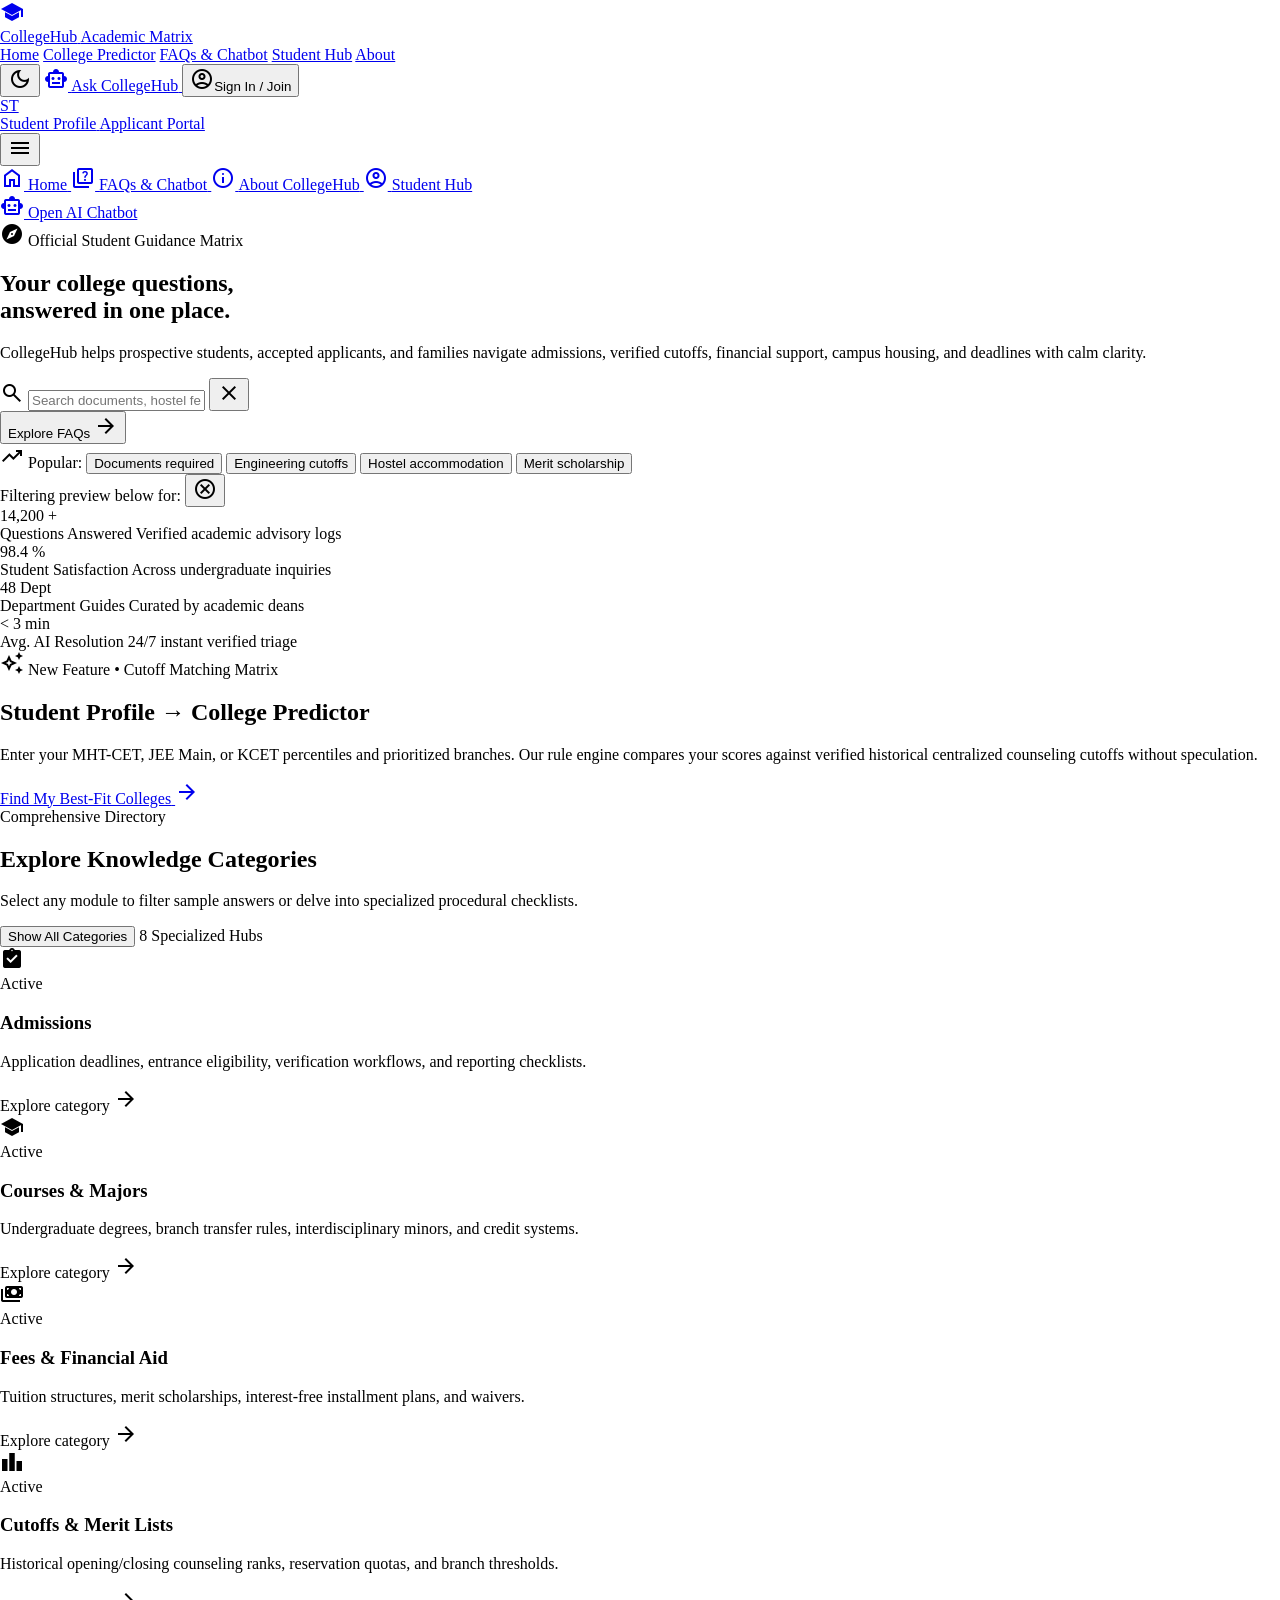
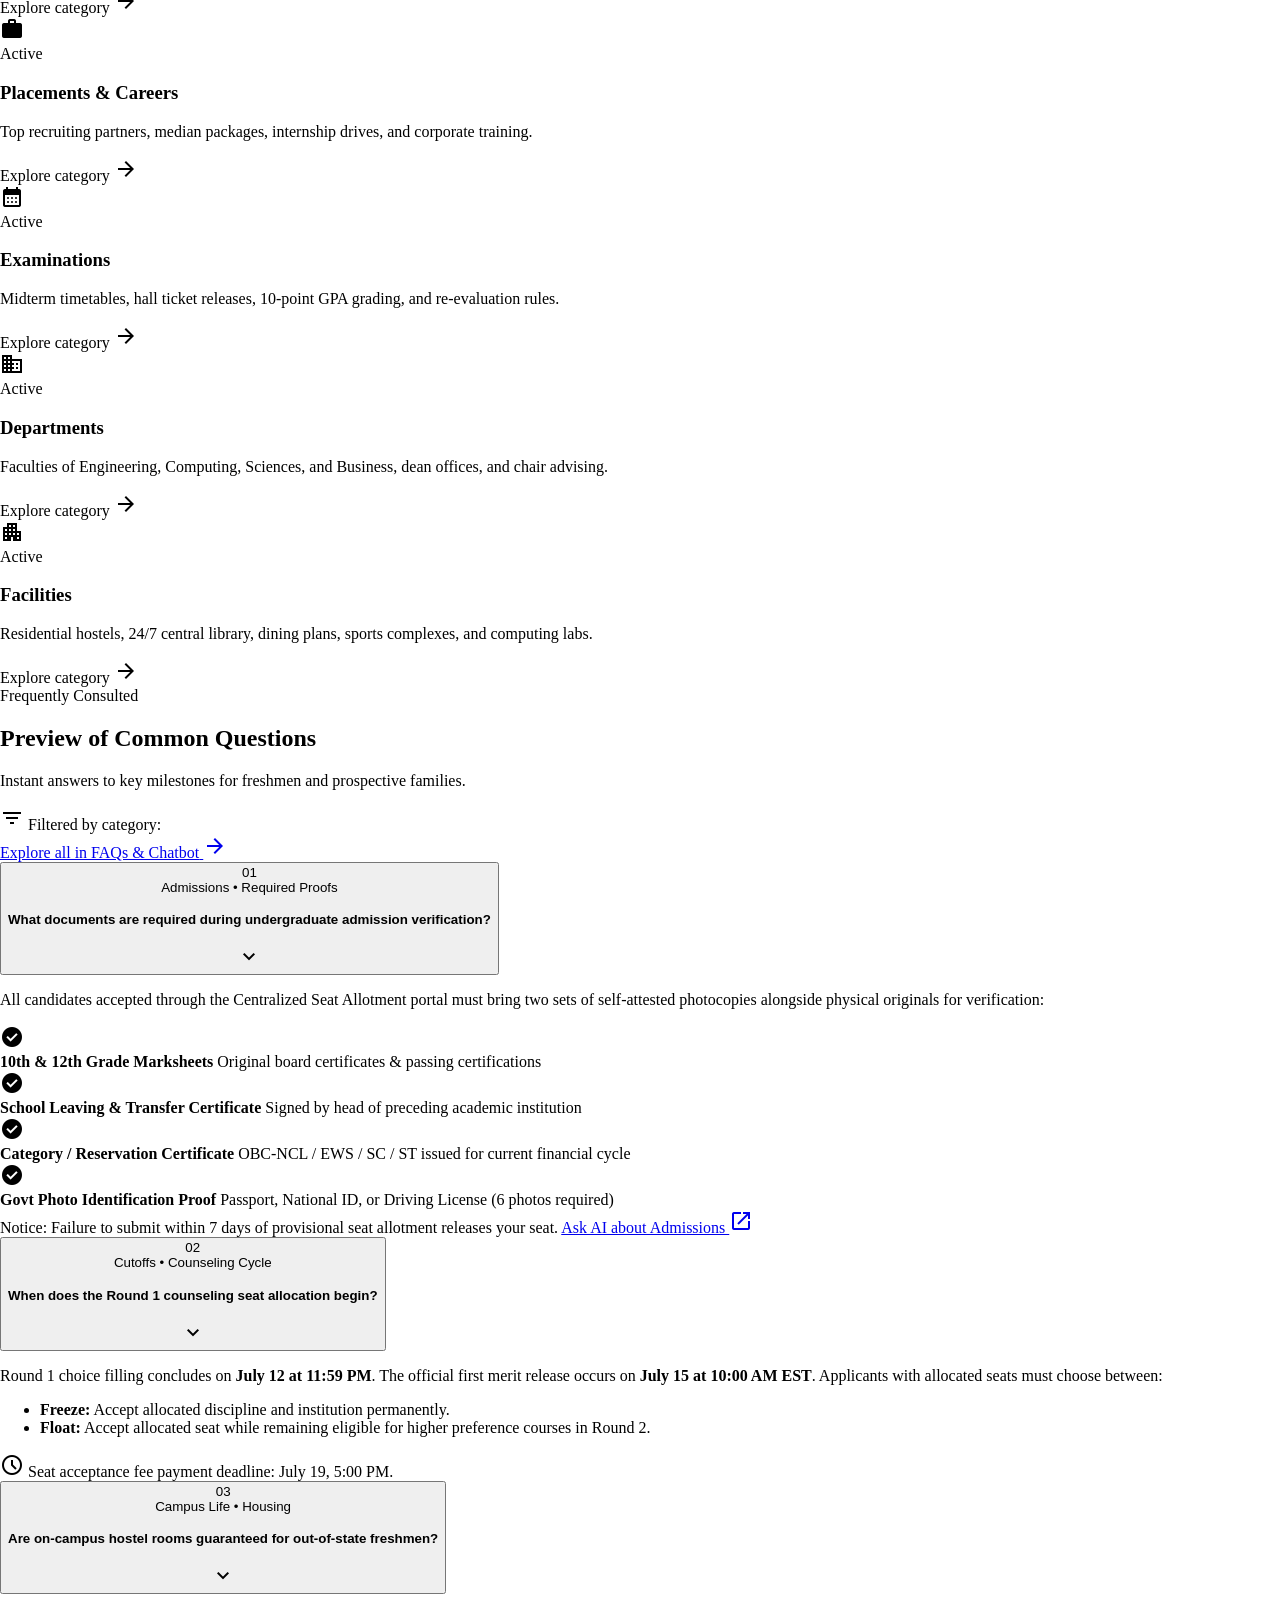
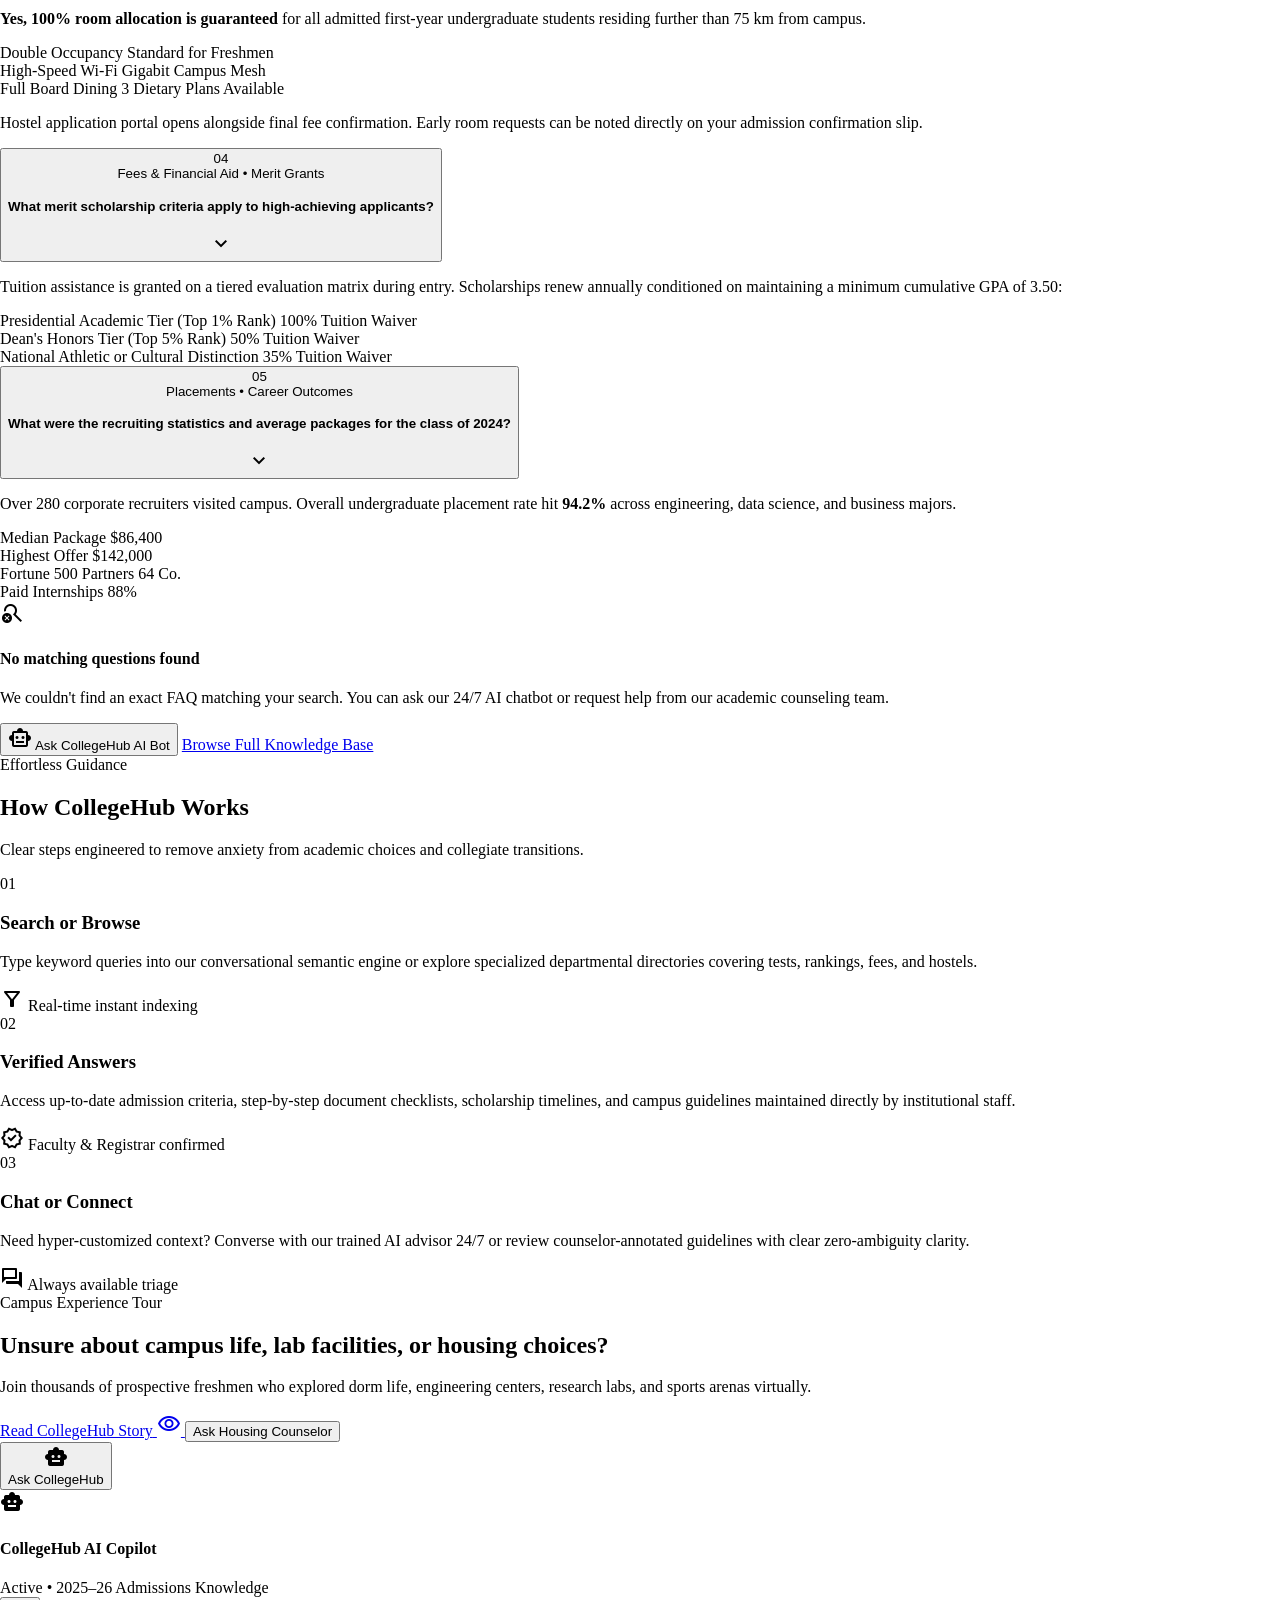
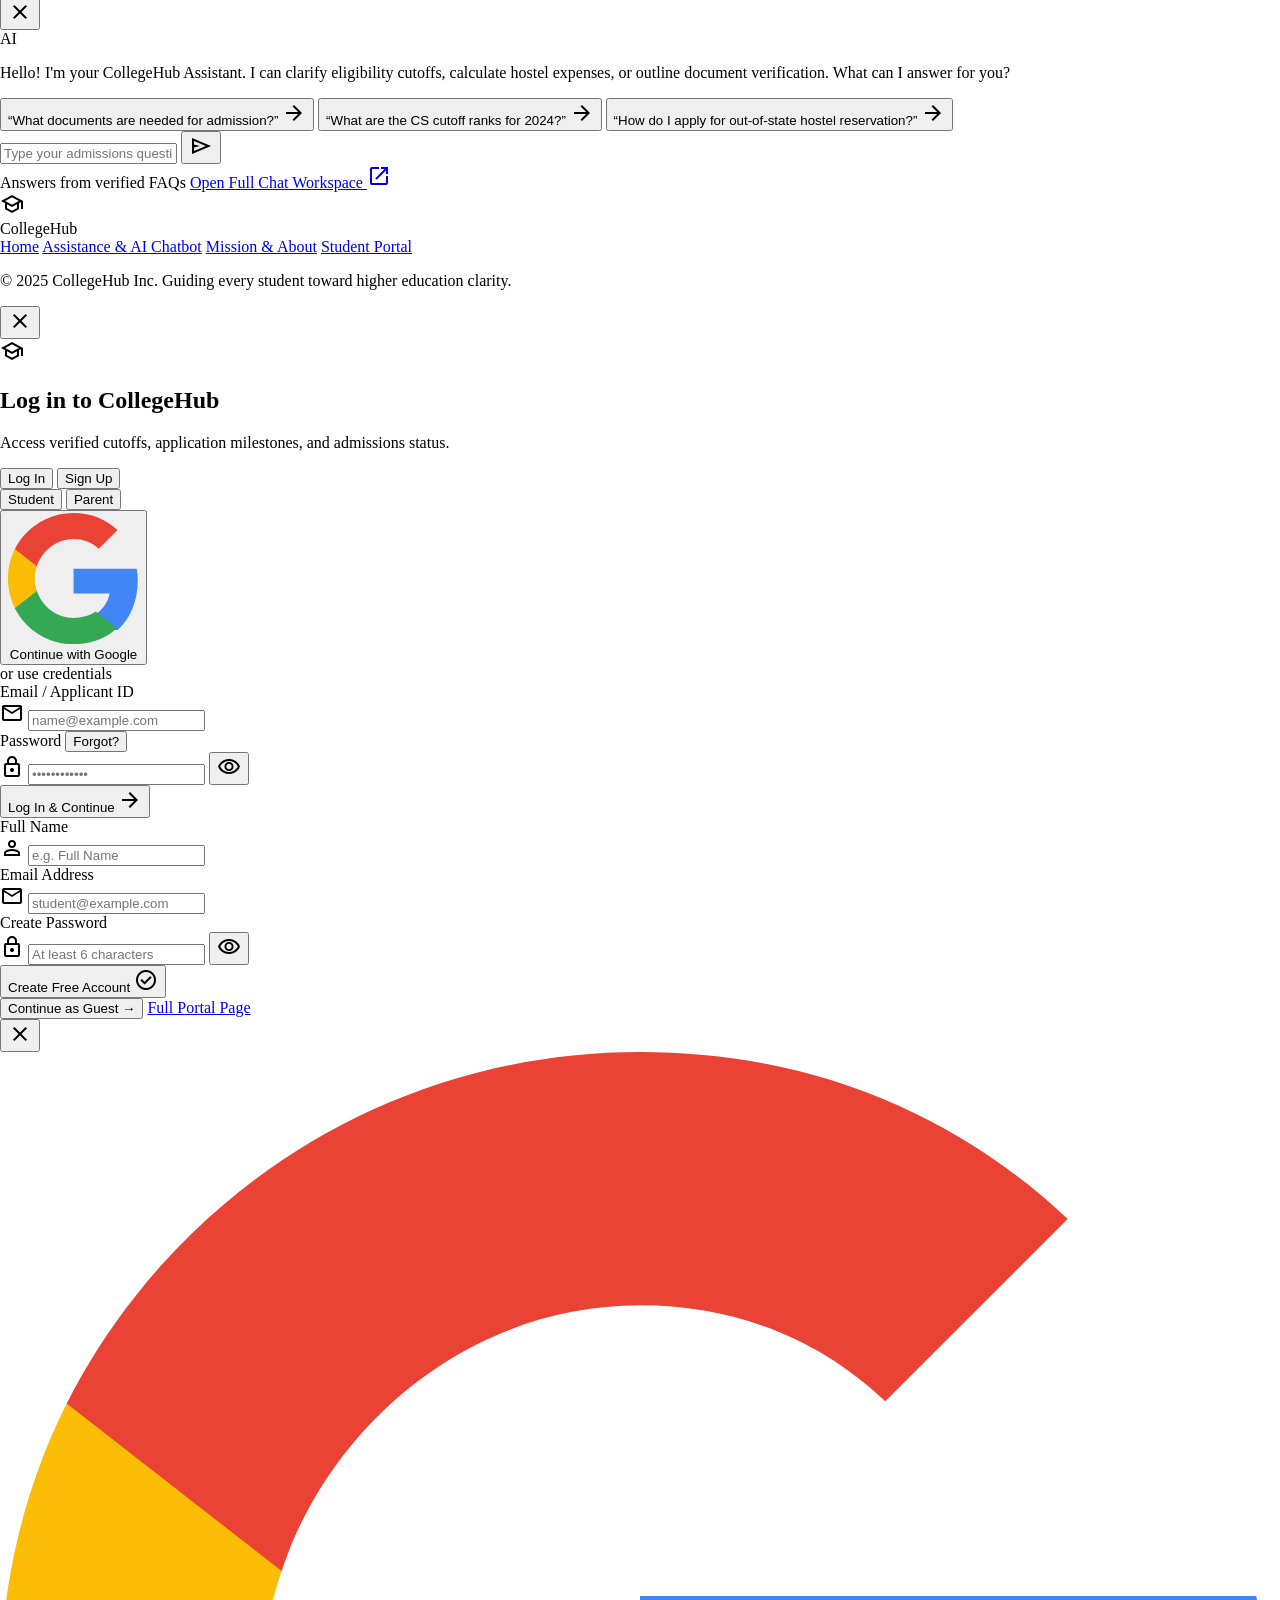
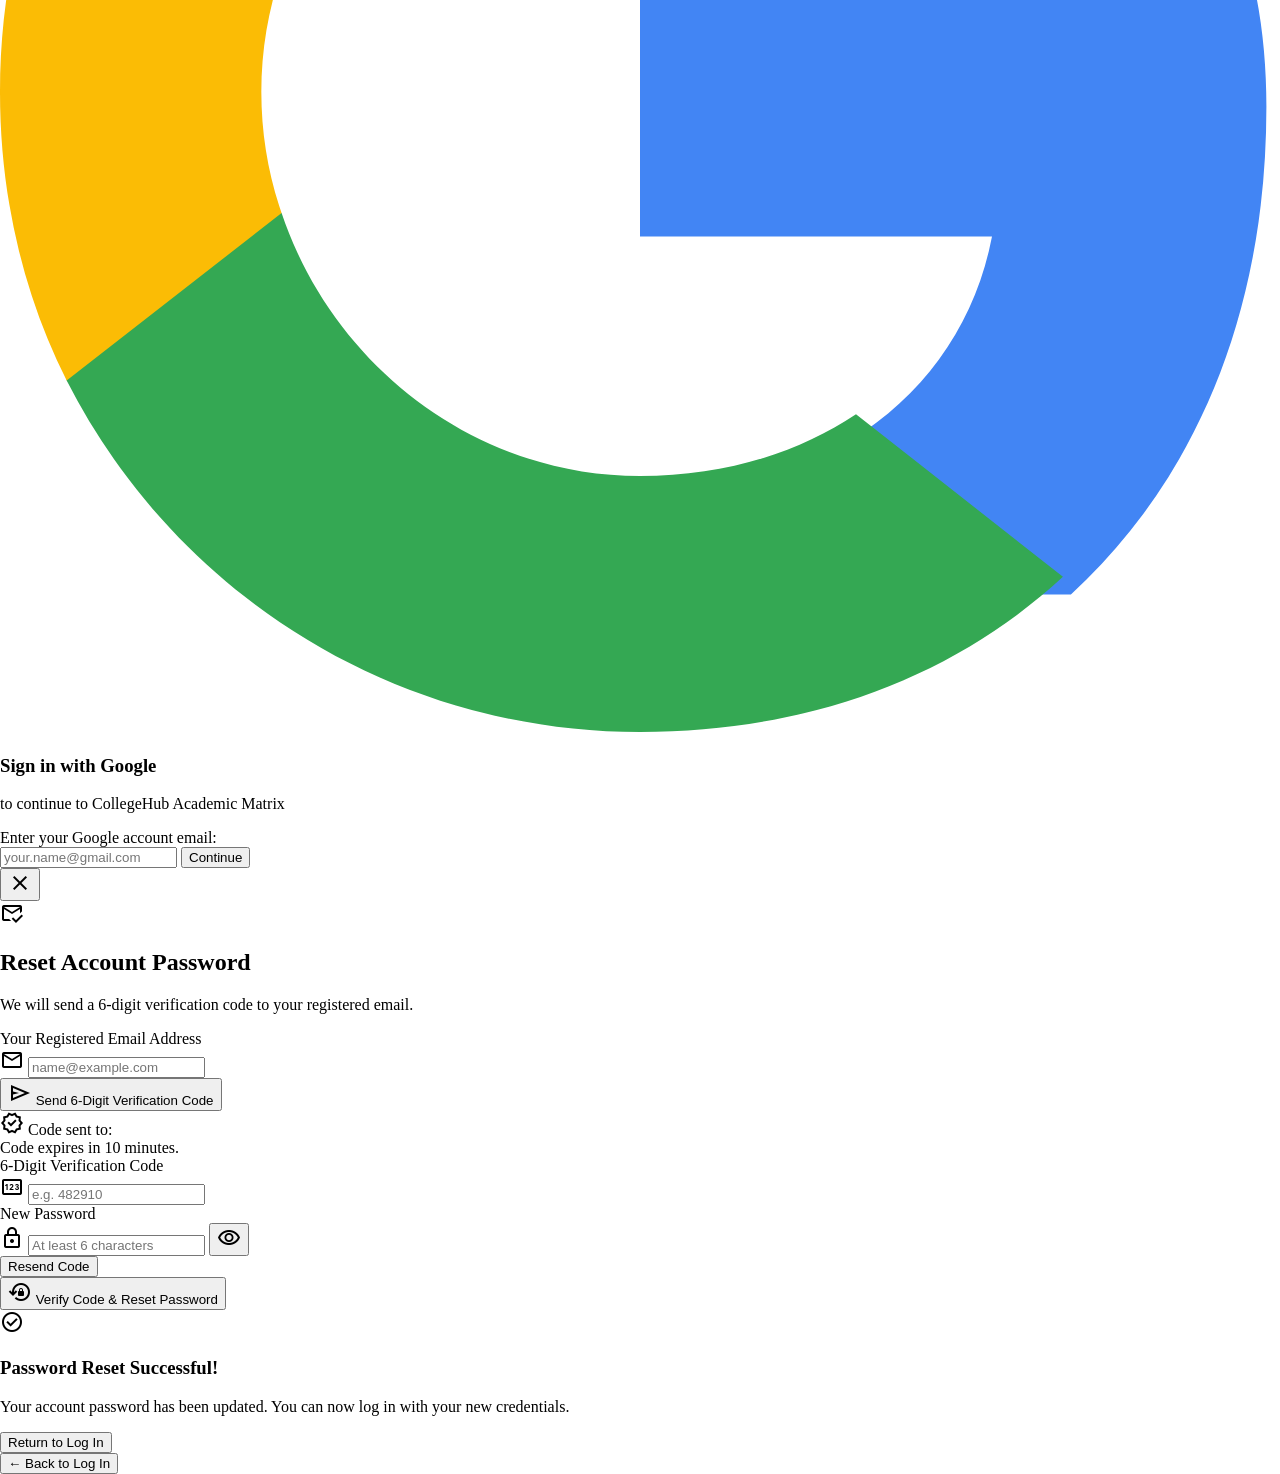
==== index.html @ 15e3318a "feat: complete CampusHub platform with College Predictor, Google SSO, and password reset" ====
<!DOCTYPE html>
<html lang="en">
<head>
  <meta charset="utf-8">
  <meta content="width=device-width, initial-scale=1.0" name="viewport">
  <title>CollegeHub - Academic Guidance & Student Assistance</title>
  <link rel="preconnect" href="https://fonts.googleapis.com">
  <link rel="preconnect" href="https://fonts.gstatic.com" crossorigin="">
  <link href="https://fonts.googleapis.com/css2?family=Plus+Jakarta+Sans:wght@400;500;600;700;800&display=swap" rel="stylesheet">
  <link href="https://fonts.googleapis.com/css2?family=Material+Symbols+Outlined:opsz,wght,FILL,GRAD@20..48,100..700,0..1,-50..200" rel="stylesheet">
  <style>
    @layer base { 
      html, body { margin: 0; padding: 0; } 
      body { overscroll-behavior: none; } 
    } 
    ::-webkit-scrollbar { width: 6px; height: 6px; }
    ::-webkit-scrollbar-track { background: transparent; }
    ::-webkit-scrollbar-thumb { background: #c5c6ce; border-radius: 9999px; }
    .dark ::-webkit-scrollbar-thumb { background: #44474d; }
  </style>
  <script src="https://cdn.tailwindcss.com"></script>
  <script>
    tailwind.config = {
      darkMode: "class",
      theme: {
        extend: {
          colors: {
            "primary-fixed": "#d7e3ff",
            "surface-container-low": "#f3f4f3",
            "on-secondary": "#ffffff",
            "error": "#ba1a1a",
            "secondary-container": "#a8ece5",
            "surface-container-high": "#e8e8e7",
            "on-error": "#ffffff",
            "tertiary": "#020500",
            "on-background": "#1a1c1c",
            "inverse-primary": "#b8c7e6",
            "on-tertiary-fixed": "#102000",
            "error-container": "#ffdad6",
            "on-primary-container": "#7886a3",
            "surface-dim": "#dadad9",
            "surface-bright": "#f9f9f8",
            "outline": "#75777e",
            "on-secondary-fixed-variant": "#00504b",
            "on-tertiary-fixed-variant": "#304f00",
            "secondary-fixed": "#abefe8",
            "surface-container": "#eeeeed",
            "tertiary-container": "#122200",
            "primary": "#000412",
            "tertiary-fixed-dim": "#91db2a",
            "on-tertiary": "#ffffff",
            "surface-container-lowest": "#ffffff",
            "surface-tint": "#515f7a",
            "tertiary-fixed": "#acf847",
            "surface-container-highest": "#e2e2e2",
            "inverse-on-surface": "#f1f1f0",
            "secondary-fixed-dim": "#8fd3cc",
            "on-surface-variant": "#44474d",
            "primary-container": "#0f1e36",
            "outline-variant": "#c5c6ce",
            "secondary": "#216963",
            "inverse-surface": "#2f3130",
            "surface-variant": "#e2e2e2",
            "on-surface": "#1a1c1c",
            "on-error-container": "#93000a",
            "on-secondary-fixed": "#00201e",
            "surface": "#f9f9f8",
            "primary-fixed-dim": "#b8c7e6",
            "on-tertiary-container": "#5d9400",
            "on-primary-fixed": "#0c1b33",
            "background": "#f9f9f8",
            "on-primary": "#ffffff",
            "on-primary-fixed-variant": "#394761",
            "on-secondary-container": "#266d68"
          },
          fontFamily: {
            sans: ["Plus Jakarta Sans", "system-ui", "sans-serif"]
          }
        }
      }
    };
  </script>
  <link rel="stylesheet" href="assets/css/theme.css">
  <script>
    (function() {
      const saved = localStorage.getItem('collegehub-theme');
      const prefersDark = window.matchMedia && window.matchMedia('(prefers-color-scheme: dark)').matches;
      if (saved === 'dark' || (!saved && prefersDark)) {
        document.documentElement.classList.add('dark');
      } else {
        document.documentElement.classList.remove('dark');
      }
    })();
  </script>
</head>
<body class="bg-surface font-sans text-on-surface antialiased transition-colors duration-200">
  <!-- Top Navigation Header -->
  <header class="fixed top-0 w-full z-50 bg-surface/90 backdrop-blur-xl shadow-[0_1px_8px_rgba(0,0,0,0.04)] border-b border-surface-container-high/60">
    <div class="h-20 max-w-7xl mx-auto px-6 lg:px-12 flex items-center justify-between gap-4">
      
      <!-- Brand Wordmark & Logo -->
      <div class="flex items-center gap-8">
        <a class="flex items-center gap-3 group focus:outline-none" href="index.html">
          <div class="w-10 h-10 rounded-xl bg-gradient-to-br from-secondary to-[#0d9488] flex items-center justify-center text-white shadow-sm shrink-0 transition-transform group-hover:scale-105">
            <span class="material-symbols-outlined text-2xl" style="font-variation-settings: 'FILL' 1;">school</span>
          </div>
          <div class="flex flex-col">
            <span class="text-xl font-bold text-primary tracking-tight group-hover:text-secondary transition-colors">CollegeHub</span>
            <span class="text-[10px] text-secondary tracking-widest uppercase font-semibold -mt-1 hidden sm:block">Academic Matrix</span>
          </div>
        </a>

        <!-- Desktop Navigation Links -->
        <nav class="hidden md:flex items-center gap-1 p-1 bg-surface-container-low/70 rounded-2xl border border-surface-container-high/60">
          <a href="index.html" class="px-3.5 py-1.5 transition-all bg-secondary-container text-on-secondary-container text-xs sm:text-sm font-bold rounded-xl shadow-xs">Home</a>
          <a href="recommendations.html" class="px-3.5 py-1.5 text-xs sm:text-sm font-semibold text-on-surface-variant hover:text-on-surface hover:bg-surface-container rounded-xl transition-all">College Predictor</a>
          <a href="faqs.html" class="px-3.5 py-1.5 text-xs sm:text-sm font-semibold text-on-surface-variant hover:text-on-surface hover:bg-surface-container rounded-xl transition-all">FAQs &amp; Chatbot</a>
          <a href="profile.html" class="px-3.5 py-1.5 text-xs sm:text-sm font-semibold text-on-surface-variant hover:text-on-surface hover:bg-surface-container rounded-xl transition-all">Student Hub</a>
          <a href="about.html" class="px-3.5 py-1.5 text-xs sm:text-sm font-semibold text-on-surface-variant hover:text-on-surface hover:bg-surface-container rounded-xl transition-all">About</a>
        </nav>
      </div>

      <!-- Header Right Actions -->
      <div class="flex items-center gap-3">
        <!-- Theme Toggle Button -->
        <button id="theme-toggle-btn" aria-label="Toggle Color Theme" onclick="toggleTheme()" class="w-10 h-10 rounded-xl bg-surface-container hover:bg-surface-container-high text-on-surface flex items-center justify-center transition-colors shadow-xs">
          <span id="theme-toggle-icon" class="material-symbols-outlined text-xl">dark_mode</span>
        </button>

        <!-- Ask CollegeHub CTA Button -->
        <a href="faqs.html" class="hidden sm:inline-flex items-center justify-center px-4 py-2 rounded-xl bg-secondary text-on-secondary text-sm font-semibold shadow-sm hover:bg-secondary/90 transition-all gap-1.5">
          <span class="material-symbols-outlined text-[18px]">smart_toy</span>
          <span>Ask CollegeHub</span>
        </a>

        <!-- Sign In / Join Modal Trigger -->
        <button type="button" onclick="CollegeHubAuth.openAuthModal('login')" class="inline-flex items-center justify-center px-3.5 py-2 rounded-xl bg-surface-container hover:bg-surface-container-high text-primary text-xs sm:text-sm font-bold transition-colors gap-1.5 auth-trigger-btn shadow-xs">
          <span class="material-symbols-outlined text-[18px]">account_circle</span>
          <span>Sign In / Join</span>
        </button>

        <!-- Applicant Profile Capsule -->
        <a href="profile.html" class="hidden xl:flex items-center gap-2.5 pl-2 border-l border-surface-container-high focus:outline-none" title="Student Hub">
          <div data-user-initials class="w-9 h-9 rounded-full bg-secondary-container text-on-secondary-container flex items-center justify-center font-bold text-xs ring-2 ring-secondary/20">
            ST
          </div>
          <div class="flex flex-col text-left">
            <span data-user-name class="text-xs font-semibold text-on-surface">Student Portal</span>
            <span class="text-[11px] text-on-surface-variant">Applicant Portal</span>
          </div>
        </a>

        <!-- Mobile Menu Toggle Button -->
        <button id="mobile-menu-btn" onclick="toggleMobileMenu()" class="md:hidden w-10 h-10 rounded-xl bg-surface-container hover:bg-surface-container-high text-on-surface flex items-center justify-center transition-colors" aria-label="Toggle Menu">
          <span id="mobile-menu-icon" class="material-symbols-outlined text-2xl">menu</span>
        </button>
      </div>
    </div>

    <!-- Mobile Dropdown Navigation -->
    <div id="mobile-menu" class="hidden md:hidden px-6 pb-6 pt-2 bg-surface/95 border-b border-surface-container-high backdrop-blur-xl">
      <nav class="flex flex-col gap-2">
        <a href="index.html" class="px-4 py-2.5 bg-secondary-container text-on-secondary-container font-semibold rounded-xl text-sm flex items-center gap-2">
          <span class="material-symbols-outlined text-lg">home</span>
          <span>Home</span>
        </a>
        <a href="faqs.html" class="px-4 py-2.5 text-on-surface-variant hover:bg-surface-container hover:text-on-surface font-semibold rounded-xl text-sm flex items-center gap-2">
          <span class="material-symbols-outlined text-lg">quiz</span>
          <span>FAQs &amp; Chatbot</span>
        </a>
        <a href="about.html" class="px-4 py-2.5 text-on-surface-variant hover:bg-surface-container hover:text-on-surface font-semibold rounded-xl text-sm flex items-center gap-2">
          <span class="material-symbols-outlined text-lg">info</span>
          <span>About CollegeHub</span>
        </a>
        <a href="profile.html" class="px-4 py-2.5 text-on-surface-variant hover:bg-surface-container hover:text-on-surface font-semibold rounded-xl text-sm flex items-center gap-2">
          <span class="material-symbols-outlined text-lg">account_circle</span>
          <span>Student Hub</span>
        </a>
        <div class="pt-3 border-t border-surface-container-high mt-1 flex flex-col gap-2">
          <a href="faqs.html" class="w-full py-2.5 px-4 bg-secondary text-on-secondary rounded-xl text-center font-semibold text-sm flex items-center justify-center gap-2 shadow-sm">
            <span class="material-symbols-outlined text-lg">smart_toy</span>
            <span>Open AI Chatbot</span>
          </a>
        </div>
      </nav>
    </div>
  </header>

  <main class="w-full pt-20 bg-surface">
    <!-- Hero Section -->
    <section class="w-full relative overflow-hidden bg-surface py-14 lg:py-24 px-6 lg:px-12">
      <!-- Ambient Background Glows -->
      <div class="absolute -top-24 -left-20 w-96 h-96 rounded-full bg-secondary-container/30 blur-3xl pointer-events-none"></div>
      <div class="absolute top-1/2 -right-20 w-80 h-80 rounded-full bg-primary-fixed/20 blur-3xl pointer-events-none"></div>

      <div class="max-w-5xl mx-auto flex flex-col items-center text-center relative z-10">
        <!-- Compass / Brand Pill -->
        <div class="inline-flex items-center gap-2 px-4 py-1.5 rounded-full bg-surface-container-high/80 mb-6 shadow-xs border border-outline-variant/30">
          <span class="material-symbols-outlined text-secondary text-base" style="font-variation-settings: 'FILL' 1;">explore</span>
          <span class="text-xs font-semibold text-on-surface-variant uppercase tracking-wider">Official Student Guidance Matrix</span>
        </div>

        <h1 class="text-4xl sm:text-5xl lg:text-6xl font-extrabold text-primary tracking-tight mb-6 leading-tight">
          Your college questions, <br class="hidden sm:inline">answered in one place.
        </h1>
        
        <p class="text-base sm:text-lg text-on-surface-variant max-w-2xl mb-10 leading-relaxed">
          CollegeHub helps prospective students, accepted applicants, and families navigate admissions, verified cutoffs, financial support, campus housing, and deadlines with calm clarity.
        </p>

        <!-- Search Interactive Widget -->
        <div class="w-full max-w-3xl bg-surface-container-lowest rounded-2xl shadow-xl p-3 md:p-4 mb-6 border border-surface-container-high transition-all">
          <form class="flex flex-col sm:flex-row items-stretch gap-2.5" id="heroSearchForm" onsubmit="event.preventDefault(); triggerSearch();">
            <div class="relative flex-1 flex items-center bg-surface-container-low rounded-xl px-4 py-3">
              <span class="material-symbols-outlined text-outline text-xl mr-3">search</span>
              <input autocomplete="off" class="w-full bg-transparent text-sm sm:text-base text-on-surface placeholder:text-outline focus:outline-none" id="mainSearchInput" placeholder="Search documents, hostel fees, CS cutoffs, scholarships..." type="text">
              <button class="hidden text-outline hover:text-on-surface p-1 rounded-full transition-colors" id="clearSearchBtn" onclick="clearSearch()" type="button" aria-label="Clear Search">
                <span class="material-symbols-outlined text-sm">close</span>
              </button>
            </div>
            <button class="px-7 py-3.5 bg-secondary text-on-secondary font-semibold text-sm rounded-xl shadow-md hover:bg-secondary/90 transition-all flex items-center justify-center gap-2" type="submit">
              <span>Explore FAQs</span>
              <span class="material-symbols-outlined text-sm">arrow_forward</span>
            </button>
          </form>

          <!-- Topic Quick Filters / Pills -->
          <div class="flex flex-wrap items-center gap-2 pt-4 px-1 text-left">
            <span class="text-xs text-on-surface-variant font-semibold mr-1 flex items-center gap-1">
              <span class="material-symbols-outlined text-xs text-secondary">trending_up</span> Popular:
            </span>
            <button class="px-3 py-1 rounded-lg bg-surface-container hover:bg-secondary-container/60 text-xs text-on-surface font-medium transition-colors" onclick="applySearchQuery('Documents required')" type="button">
              Documents required
            </button>
            <button class="px-3 py-1 rounded-lg bg-surface-container hover:bg-secondary-container/60 text-xs text-on-surface font-medium transition-colors" onclick="applySearchQuery('Engineering cutoffs')" type="button">
              Engineering cutoffs
            </button>
            <button class="px-3 py-1 rounded-lg bg-surface-container hover:bg-secondary-container/60 text-xs text-on-surface font-medium transition-colors" onclick="applySearchQuery('Hostel accommodation')" type="button">
              Hostel accommodation
            </button>
            <button class="px-3 py-1 rounded-lg bg-surface-container hover:bg-secondary-container/60 text-xs text-on-surface font-medium transition-colors" onclick="applySearchQuery('Merit scholarship')" type="button">
              Merit scholarship
            </button>
          </div>
        </div>

        <!-- Live Search Status Indicator -->
        <div class="hidden items-center gap-2 py-1.5 px-4 rounded-full bg-secondary-container text-on-secondary-container text-xs font-semibold shadow-xs" id="searchFeedback">
          <span>Filtering preview below for: <strong id="activeSearchTerm"></strong></span>
          <button class="hover:opacity-75 flex items-center ml-1" onclick="clearSearch()" title="Reset Filter">
            <span class="material-symbols-outlined text-sm">cancel</span>
          </button>
        </div>
      </div>
    </section>

    <!-- Key Metrics & Institutional Trust Stats -->
    <section class="w-full bg-surface-container-low py-10 px-6 lg:px-12 border-y border-surface-container-high/60">
      <div class="max-w-7xl mx-auto grid grid-cols-2 lg:grid-cols-4 gap-6 text-center">
        <div class="bg-surface-container-lowest p-6 rounded-2xl shadow-xs border border-surface-container-high flex flex-col items-center justify-center">
          <div class="flex items-center gap-1 mb-1">
            <span class="text-3xl lg:text-4xl font-extrabold text-primary">14,200</span>
            <span class="text-secondary font-bold text-2xl">+</span>
          </div>
          <span class="text-sm font-semibold text-on-surface">Questions Answered</span>
          <span class="text-xs text-on-surface-variant mt-1">Verified academic advisory logs</span>
        </div>
        <div class="bg-surface-container-lowest p-6 rounded-2xl shadow-xs border border-surface-container-high flex flex-col items-center justify-center">
          <div class="flex items-center gap-1 mb-1">
            <span class="text-3xl lg:text-4xl font-extrabold text-secondary">98.4</span>
            <span class="text-secondary font-bold text-2xl">%</span>
          </div>
          <span class="text-sm font-semibold text-on-surface">Student Satisfaction</span>
          <span class="text-xs text-on-surface-variant mt-1">Across undergraduate inquiries</span>
        </div>
        <div class="bg-surface-container-lowest p-6 rounded-2xl shadow-xs border border-surface-container-high flex flex-col items-center justify-center">
          <div class="flex items-center gap-1 mb-1">
            <span class="text-3xl lg:text-4xl font-extrabold text-primary">48</span>
            <span class="text-secondary font-bold text-2xl">Dept</span>
          </div>
          <span class="text-sm font-semibold text-on-surface">Department Guides</span>
          <span class="text-xs text-on-surface-variant mt-1">Curated by academic deans</span>
        </div>
        <div class="bg-surface-container-lowest p-6 rounded-2xl shadow-xs border border-surface-container-high flex flex-col items-center justify-center">
          <div class="flex items-center gap-1 mb-1">
            <span class="text-3xl lg:text-4xl font-extrabold text-primary">&lt; 3</span>
            <span class="text-secondary font-bold text-2xl">min</span>
          </div>
          <span class="text-sm font-semibold text-on-surface">Avg. AI Resolution</span>
          <span class="text-xs text-on-surface-variant mt-1">24/7 instant verified triage</span>
        </div>
      </div>
    </section>

    <!-- College Recommendations Feature Section -->
    <section class="w-full py-8 px-6 lg:px-12 bg-surface">
      <div class="max-w-7xl mx-auto">
        <div class="bg-gradient-to-r from-primary to-primary-container p-8 sm:p-10 rounded-3xl text-white shadow-xl relative overflow-hidden flex flex-col lg:flex-row lg:items-center justify-between gap-8 border border-secondary/40">
          <div class="space-y-3 relative z-10 max-w-2xl">
            <div class="inline-flex items-center gap-2 px-3.5 py-1 rounded-full bg-secondary text-white text-xs font-bold shadow-xs">
              <span class="material-symbols-outlined text-sm">auto_awesome</span>
              <span>New Feature &bull; Cutoff Matching Matrix</span>
            </div>
            <h2 class="text-2xl sm:text-3xl font-extrabold tracking-tight">Student Profile &rarr; College Predictor</h2>
            <p class="text-sm sm:text-base text-surface-bright/80 leading-relaxed">
              Enter your MHT-CET, JEE Main, or KCET percentiles and prioritized branches. Our rule engine compares your scores against verified historical centralized counseling cutoffs without speculation.
            </p>
          </div>
          <div class="flex items-center gap-3 shrink-0">
            <a href="recommendations.html" class="px-7 py-4 rounded-2xl bg-secondary-container text-on-secondary-container hover:opacity-95 font-extrabold text-sm sm:text-base shadow-lg flex items-center justify-center gap-2 transition-transform hover:scale-105">
              <span>Find My Best-Fit Colleges</span>
              <span class="material-symbols-outlined text-lg">arrow_forward</span>
            </a>
          </div>
        </div>
      </div>
    </section>

    <!-- 7 Interactive Guidance Categories Section -->
    <section class="w-full py-20 px-6 lg:px-12 bg-surface">
      <div class="max-w-7xl mx-auto">
        <div class="flex flex-col md:flex-row md:items-end justify-between mb-12 gap-4">
          <div>
            <span class="text-xs text-secondary uppercase tracking-widest block mb-2 font-bold">Comprehensive Directory</span>
            <h2 class="text-3xl lg:text-4xl font-bold text-primary tracking-tight">Explore Knowledge Categories</h2>
            <p class="text-sm lg:text-base text-on-surface-variant mt-1">Select any module to filter sample answers or delve into specialized procedural checklists.</p>
          </div>
          <div class="flex items-center gap-3">
            <button class="hidden px-4 py-2 rounded-xl bg-surface-container text-on-surface text-xs font-semibold hover:bg-surface-container-high transition-colors shadow-xs" id="categoryResetBtn" onclick="resetCategoryFilter()">
              Show All Categories
            </button>
            <span class="text-xs text-on-surface-variant bg-surface-container-high px-3 py-1.5 rounded-full font-semibold">8 Specialized Hubs</span>
          </div>
        </div>

        <!-- 8 Category Bento Grid -->
        <div class="grid grid-cols-1 md:grid-cols-2 lg:grid-cols-4 gap-6">
          
          <!-- 1. Admissions -->
          <div class="category-card group bg-surface-container-lowest p-6 rounded-2xl shadow-sm hover:shadow-xl border border-surface-container-high transition-all duration-300 cursor-pointer flex flex-col justify-between" data-category="admissions" onclick="selectCategoryFilter('admissions', this)">
            <div>
              <div class="flex items-center justify-between mb-5">
                <div class="w-12 h-12 rounded-xl bg-secondary-container flex items-center justify-center text-on-secondary-container transition-transform group-hover:scale-105">
                  <span class="material-symbols-outlined text-2xl" style="font-variation-settings: 'FILL' 1;">assignment_turned_in</span>
                </div>
                <span class="text-xs font-semibold px-2.5 py-1 rounded-full bg-surface-container-high text-on-surface-variant">Active</span>
              </div>
              <h3 class="text-xl font-bold text-primary group-hover:text-secondary transition-colors mb-2">Admissions</h3>
              <p class="text-xs sm:text-sm text-on-surface-variant">Application deadlines, entrance eligibility, verification workflows, and reporting checklists.</p>
            </div>
            <div class="pt-5 flex items-center justify-between text-xs font-semibold text-secondary mt-4 border-t border-surface-container-low">
              <span>Explore category</span>
              <span class="material-symbols-outlined text-base transition-transform group-hover:translate-x-1">arrow_forward</span>
            </div>
          </div>

          <!-- 2. Courses & Majors -->
          <div class="category-card group bg-surface-container-lowest p-6 rounded-2xl shadow-sm hover:shadow-xl border border-surface-container-high transition-all duration-300 cursor-pointer flex flex-col justify-between" data-category="courses" onclick="selectCategoryFilter('courses', this)">
            <div>
              <div class="flex items-center justify-between mb-5">
                <div class="w-12 h-12 rounded-xl bg-primary-fixed flex items-center justify-center text-on-primary-fixed transition-transform group-hover:scale-105">
                  <span class="material-symbols-outlined text-2xl" style="font-variation-settings: 'FILL' 1;">school</span>
                </div>
                <span class="text-xs font-semibold px-2.5 py-1 rounded-full bg-surface-container-high text-on-surface-variant">Active</span>
              </div>
              <h3 class="text-xl font-bold text-primary group-hover:text-secondary transition-colors mb-2">Courses &amp; Majors</h3>
              <p class="text-xs sm:text-sm text-on-surface-variant">Undergraduate degrees, branch transfer rules, interdisciplinary minors, and credit systems.</p>
            </div>
            <div class="pt-5 flex items-center justify-between text-xs font-semibold text-secondary mt-4 border-t border-surface-container-low">
              <span>Explore category</span>
              <span class="material-symbols-outlined text-base transition-transform group-hover:translate-x-1">arrow_forward</span>
            </div>
          </div>

          <!-- 3. Fees & Aid -->
          <div class="category-card group bg-surface-container-lowest p-6 rounded-2xl shadow-sm hover:shadow-xl border border-surface-container-high transition-all duration-300 cursor-pointer flex flex-col justify-between" data-category="fees" onclick="selectCategoryFilter('fees', this)">
            <div>
              <div class="flex items-center justify-between mb-5">
                <div class="w-12 h-12 rounded-xl bg-tertiary-fixed-dim/30 flex items-center justify-center text-on-tertiary-fixed-variant transition-transform group-hover:scale-105">
                  <span class="material-symbols-outlined text-2xl" style="font-variation-settings: 'FILL' 1;">payments</span>
                </div>
                <span class="text-xs font-semibold px-2.5 py-1 rounded-full bg-surface-container-high text-on-surface-variant">Active</span>
              </div>
              <h3 class="text-xl font-bold text-primary group-hover:text-secondary transition-colors mb-2">Fees &amp; Financial Aid</h3>
              <p class="text-xs sm:text-sm text-on-surface-variant">Tuition structures, merit scholarships, interest-free installment plans, and waivers.</p>
            </div>
            <div class="pt-5 flex items-center justify-between text-xs font-semibold text-secondary mt-4 border-t border-surface-container-low">
              <span>Explore category</span>
              <span class="material-symbols-outlined text-base transition-transform group-hover:translate-x-1">arrow_forward</span>
            </div>
          </div>

          <!-- 4. Cutoffs & Merit Lists -->
          <div class="category-card group bg-surface-container-lowest p-6 rounded-2xl shadow-sm hover:shadow-xl border border-surface-container-high transition-all duration-300 cursor-pointer flex flex-col justify-between" data-category="cutoffs" onclick="selectCategoryFilter('cutoffs', this)">
            <div>
              <div class="flex items-center justify-between mb-5">
                <div class="w-12 h-12 rounded-xl bg-secondary-container flex items-center justify-center text-on-secondary-container transition-transform group-hover:scale-105">
                  <span class="material-symbols-outlined text-2xl" style="font-variation-settings: 'FILL' 1;">leaderboard</span>
                </div>
                <span class="text-xs font-semibold px-2.5 py-1 rounded-full bg-surface-container-high text-on-surface-variant">Active</span>
              </div>
              <h3 class="text-xl font-bold text-primary group-hover:text-secondary transition-colors mb-2">Cutoffs &amp; Merit Lists</h3>
              <p class="text-xs sm:text-sm text-on-surface-variant">Historical opening/closing counseling ranks, reservation quotas, and branch thresholds.</p>
            </div>
            <div class="pt-5 flex items-center justify-between text-xs font-semibold text-secondary mt-4 border-t border-surface-container-low">
              <span>Explore category</span>
              <span class="material-symbols-outlined text-base transition-transform group-hover:translate-x-1">arrow_forward</span>
            </div>
          </div>

          <!-- 5. Placements & Careers -->
          <div class="category-card group bg-surface-container-lowest p-6 rounded-2xl shadow-sm hover:shadow-xl border border-surface-container-high transition-all duration-300 cursor-pointer flex flex-col justify-between" data-category="placements" onclick="selectCategoryFilter('placements', this)">
            <div>
              <div class="flex items-center justify-between mb-5">
                <div class="w-12 h-12 rounded-xl bg-primary-container flex items-center justify-center text-on-primary transition-transform group-hover:scale-105">
                  <span class="material-symbols-outlined text-2xl" style="font-variation-settings: 'FILL' 1;">work</span>
                </div>
                <span class="text-xs font-semibold px-2.5 py-1 rounded-full bg-surface-container-high text-on-surface-variant">Active</span>
              </div>
              <h3 class="text-xl font-bold text-primary group-hover:text-secondary transition-colors mb-2">Placements &amp; Careers</h3>
              <p class="text-xs sm:text-sm text-on-surface-variant">Top recruiting partners, median packages, internship drives, and corporate training.</p>
            </div>
            <div class="pt-5 flex items-center justify-between text-xs font-semibold text-secondary mt-4 border-t border-surface-container-low">
              <span>Explore category</span>
              <span class="material-symbols-outlined text-base transition-transform group-hover:translate-x-1">arrow_forward</span>
            </div>
          </div>

          <!-- 6. Examinations -->
          <div class="category-card group bg-surface-container-lowest p-6 rounded-2xl shadow-sm hover:shadow-xl border border-surface-container-high transition-all duration-300 cursor-pointer flex flex-col justify-between" data-category="examinations" onclick="selectCategoryFilter('examinations', this)">
            <div>
              <div class="flex items-center justify-between mb-5">
                <div class="w-12 h-12 rounded-xl bg-surface-container-high flex items-center justify-center text-on-surface transition-transform group-hover:scale-105">
                  <span class="material-symbols-outlined text-2xl" style="font-variation-settings: 'FILL' 1;">calendar_month</span>
                </div>
                <span class="text-xs font-semibold px-2.5 py-1 rounded-full bg-surface-container-high text-on-surface-variant">Active</span>
              </div>
              <h3 class="text-xl font-bold text-primary group-hover:text-secondary transition-colors mb-2">Examinations</h3>
              <p class="text-xs sm:text-sm text-on-surface-variant">Midterm timetables, hall ticket releases, 10-point GPA grading, and re-evaluation rules.</p>
            </div>
            <div class="pt-5 flex items-center justify-between text-xs font-semibold text-secondary mt-4 border-t border-surface-container-low">
              <span>Explore category</span>
              <span class="material-symbols-outlined text-base transition-transform group-hover:translate-x-1">arrow_forward</span>
            </div>
          </div>

          <!-- 7. Academic Departments -->
          <div class="category-card group bg-surface-container-lowest p-6 rounded-2xl shadow-sm hover:shadow-xl border border-surface-container-high transition-all duration-300 cursor-pointer flex flex-col justify-between" data-category="departments" onclick="selectCategoryFilter('departments', this)">
            <div>
              <div class="flex items-center justify-between mb-5">
                <div class="w-12 h-12 rounded-xl bg-secondary-container flex items-center justify-center text-on-secondary-container transition-transform group-hover:scale-105">
                  <span class="material-symbols-outlined text-2xl" style="font-variation-settings: 'FILL' 1;">domain</span>
                </div>
                <span class="text-xs font-semibold px-2.5 py-1 rounded-full bg-surface-container-high text-on-surface-variant">Active</span>
              </div>
              <h3 class="text-xl font-bold text-primary group-hover:text-secondary transition-colors mb-2">Departments</h3>
              <p class="text-xs sm:text-sm text-on-surface-variant">Faculties of Engineering, Computing, Sciences, and Business, dean offices, and chair advising.</p>
            </div>
            <div class="pt-5 flex items-center justify-between text-xs font-semibold text-secondary mt-4 border-t border-surface-container-low">
              <span>Explore category</span>
              <span class="material-symbols-outlined text-base transition-transform group-hover:translate-x-1">arrow_forward</span>
            </div>
          </div>

          <!-- 8. Campus & Facilities -->
          <div class="category-card group bg-surface-container-lowest p-6 rounded-2xl shadow-sm hover:shadow-xl border border-surface-container-high transition-all duration-300 cursor-pointer flex flex-col justify-between" data-category="facilities" onclick="selectCategoryFilter('facilities', this)">
            <div>
              <div class="flex items-center justify-between mb-5">
                <div class="w-12 h-12 rounded-xl bg-tertiary-fixed-dim/40 flex items-center justify-center text-on-tertiary-fixed-variant transition-transform group-hover:scale-105">
                  <span class="material-symbols-outlined text-2xl" style="font-variation-settings: 'FILL' 1;">apartment</span>
                </div>
                <span class="text-xs font-semibold px-2.5 py-1 rounded-full bg-surface-container-high text-on-surface-variant">Active</span>
              </div>
              <h3 class="text-xl font-bold text-primary group-hover:text-secondary transition-colors mb-2">Facilities</h3>
              <p class="text-xs sm:text-sm text-on-surface-variant">Residential hostels, 24/7 central library, dining plans, sports complexes, and computing labs.</p>
            </div>
            <div class="pt-5 flex items-center justify-between text-xs font-semibold text-secondary mt-4 border-t border-surface-container-low">
              <span>Explore category</span>
              <span class="material-symbols-outlined text-base transition-transform group-hover:translate-x-1">arrow_forward</span>
            </div>
          </div>
        </div>
      </div>
    </section>

    <!-- Interactive Question Accordions Section -->
    <section class="w-full py-16 px-6 lg:px-12 bg-surface-container-low border-t border-surface-container-high/60" id="faqAccordionSection">
      <div class="max-w-5xl mx-auto">
        <div class="text-center max-w-2xl mx-auto mb-10">
          <span class="text-xs text-secondary uppercase tracking-widest font-bold">Frequently Consulted</span>
          <h2 class="text-3xl lg:text-4xl font-bold text-primary tracking-tight mt-1">Preview of Common Questions</h2>
          <p class="text-sm lg:text-base text-on-surface-variant mt-2">Instant answers to key milestones for freshmen and prospective families.</p>
        </div>

        <!-- Category Active Notice Banner (Appears when category card is clicked) -->
        <div id="categoryActiveBanner" class="hidden mb-6 p-3.5 bg-secondary-container/60 rounded-xl border border-secondary/20 flex items-center justify-between flex-wrap gap-2">
          <div class="flex items-center gap-2">
            <span class="material-symbols-outlined text-secondary text-sm">filter_list</span>
            <span class="text-xs font-semibold text-on-secondary-container">Filtered by category: <span id="categoryActiveName" class="capitalize"></span></span>
          </div>
          <a id="categoryFullFaqLink" href="faqs.html" class="inline-flex items-center gap-1 text-xs font-bold text-secondary hover:underline">
            <span>Explore all in FAQs &amp; Chatbot</span>
            <span class="material-symbols-outlined text-xs">arrow_forward</span>
          </a>
        </div>

        <!-- FAQ Container -->
        <div class="space-y-4" id="faqAccordionList">
          
          <!-- Accordion 1: Documents (Category: admissions) -->
          <div class="faq-item bg-surface-container-lowest rounded-2xl shadow-sm border border-surface-container-high transition-all duration-200 overflow-hidden" data-category="admissions" data-keywords="documents required undergraduate admission verification marksheets transfer certificate id proof">
            <button class="w-full text-left p-6 md:p-7 flex items-center justify-between gap-4 focus:outline-none" onclick="toggleAccordion(this)" type="button">
              <div class="flex items-center gap-4">
                <span class="w-8 h-8 rounded-full bg-secondary-container/50 text-secondary flex items-center justify-center shrink-0 text-xs font-bold">01</span>
                <div>
                  <span class="text-xs text-secondary font-semibold uppercase tracking-wider block mb-0.5">Admissions • Required Proofs</span>
                  <h4 class="text-base sm:text-lg font-bold text-primary">What documents are required during undergraduate admission verification?</h4>
                </div>
              </div>
              <div class="w-9 h-9 rounded-full bg-surface-container flex items-center justify-center shrink-0 text-on-surface-variant accordion-icon transition-transform">
                <span class="material-symbols-outlined">expand_more</span>
              </div>
            </button>
            <div class="accordion-content hidden px-6 md:px-7 pb-7 pt-2">
              <div class="bg-surface-container-low p-5 rounded-xl border border-surface-container-high/60">
                <p class="text-sm text-on-surface mb-4">
                  All candidates accepted through the Centralized Seat Allotment portal must bring two sets of self-attested photocopies alongside physical originals for verification:
                </p>
                <!-- Checklist Grid -->
                <div class="grid grid-cols-1 md:grid-cols-2 gap-3 mb-4">
                  <div class="flex items-start gap-3 bg-surface-container-lowest p-3 rounded-lg shadow-xs">
                    <span class="material-symbols-outlined text-secondary text-lg" style="font-variation-settings: 'FILL' 1;">check_circle</span>
                    <div class="text-xs text-on-surface">
                      <strong>10th &amp; 12th Grade Marksheets</strong>
                      <span class="block text-on-surface-variant">Original board certificates &amp; passing certifications</span>
                    </div>
                  </div>
                  <div class="flex items-start gap-3 bg-surface-container-lowest p-3 rounded-lg shadow-xs">
                    <span class="material-symbols-outlined text-secondary text-lg" style="font-variation-settings: 'FILL' 1;">check_circle</span>
                    <div class="text-xs text-on-surface">
                      <strong>School Leaving &amp; Transfer Certificate</strong>
                      <span class="block text-on-surface-variant">Signed by head of preceding academic institution</span>
                    </div>
                  </div>
                  <div class="flex items-start gap-3 bg-surface-container-lowest p-3 rounded-lg shadow-xs">
                    <span class="material-symbols-outlined text-secondary text-lg" style="font-variation-settings: 'FILL' 1;">check_circle</span>
                    <div class="text-xs text-on-surface">
                      <strong>Category / Reservation Certificate</strong>
                      <span class="block text-on-surface-variant">OBC-NCL / EWS / SC / ST issued for current financial cycle</span>
                    </div>
                  </div>
                  <div class="flex items-start gap-3 bg-surface-container-lowest p-3 rounded-lg shadow-xs">
                    <span class="material-symbols-outlined text-secondary text-lg" style="font-variation-settings: 'FILL' 1;">check_circle</span>
                    <div class="text-xs text-on-surface">
                      <strong>Govt Photo Identification Proof</strong>
                      <span class="block text-on-surface-variant">Passport, National ID, or Driving License (6 photos required)</span>
                    </div>
                  </div>
                </div>
                <div class="flex flex-wrap items-center justify-between gap-3 pt-2 text-xs">
                  <span class="text-on-surface-variant font-medium">Notice: Failure to submit within 7 days of provisional seat allotment releases your seat.</span>
                  <a class="inline-flex items-center gap-1 font-semibold text-secondary hover:underline" href="faqs.html?category=admissions">
                    Ask AI about Admissions
                    <span class="material-symbols-outlined text-xs">open_in_new</span>
                  </a>
                </div>
              </div>
            </div>
          </div>

          <!-- Accordion 2: Counseling (Category: cutoffs) -->
          <div class="faq-item bg-surface-container-lowest rounded-2xl shadow-sm border border-surface-container-high transition-all duration-200 overflow-hidden" data-category="cutoffs" data-keywords="counseling seat allocation round 1 begins cutoffs merit ranks acceptance fee freeze float">
            <button class="w-full text-left p-6 md:p-7 flex items-center justify-between gap-4 focus:outline-none" onclick="toggleAccordion(this)" type="button">
              <div class="flex items-center gap-4">
                <span class="w-8 h-8 rounded-full bg-secondary-container/50 text-secondary flex items-center justify-center shrink-0 text-xs font-bold">02</span>
                <div>
                  <span class="text-xs text-secondary font-semibold uppercase tracking-wider block mb-0.5">Cutoffs • Counseling Cycle</span>
                  <h4 class="text-base sm:text-lg font-bold text-primary">When does the Round 1 counseling seat allocation begin?</h4>
                </div>
              </div>
              <div class="w-9 h-9 rounded-full bg-surface-container flex items-center justify-center shrink-0 text-on-surface-variant accordion-icon transition-transform">
                <span class="material-symbols-outlined">expand_more</span>
              </div>
            </button>
            <div class="accordion-content hidden px-6 md:px-7 pb-7 pt-2">
              <div class="bg-surface-container-low p-5 rounded-xl border border-surface-container-high/60">
                <p class="text-sm text-on-surface mb-3">
                  Round 1 choice filling concludes on <strong>July 12 at 11:59 PM</strong>. The official first merit release occurs on <strong>July 15 at 10:00 AM EST</strong>. Applicants with allocated seats must choose between:
                </p>
                <ul class="space-y-2 mb-4 text-xs sm:text-sm text-on-surface-variant">
                  <li class="flex items-center gap-2">
                    <span class="w-2 h-2 rounded-full bg-secondary"></span>
                    <strong>Freeze:</strong> Accept allocated discipline and institution permanently.
                  </li>
                  <li class="flex items-center gap-2">
                    <span class="w-2 h-2 rounded-full bg-secondary"></span>
                    <strong>Float:</strong> Accept allocated seat while remaining eligible for higher preference courses in Round 2.
                  </li>
                </ul>
                <div class="inline-flex items-center gap-2 text-xs font-semibold text-primary">
                  <span class="material-symbols-outlined text-sm text-secondary">schedule</span> Seat acceptance fee payment deadline: July 19, 5:00 PM.
                </div>
              </div>
            </div>
          </div>

          <!-- Accordion 3: Hostel (Category: campus) -->
          <div class="faq-item bg-surface-container-lowest rounded-2xl shadow-sm border border-surface-container-high transition-all duration-200 overflow-hidden" data-category="campus" data-keywords="hostel accommodation rooms out-of-state freshmen residential mess food campus housing">
            <button class="w-full text-left p-6 md:p-7 flex items-center justify-between gap-4 focus:outline-none" onclick="toggleAccordion(this)" type="button">
              <div class="flex items-center gap-4">
                <span class="w-8 h-8 rounded-full bg-secondary-container/50 text-secondary flex items-center justify-center shrink-0 text-xs font-bold">03</span>
                <div>
                  <span class="text-xs text-secondary font-semibold uppercase tracking-wider block mb-0.5">Campus Life • Housing</span>
                  <h4 class="text-base sm:text-lg font-bold text-primary">Are on-campus hostel rooms guaranteed for out-of-state freshmen?</h4>
                </div>
              </div>
              <div class="w-9 h-9 rounded-full bg-surface-container flex items-center justify-center shrink-0 text-on-surface-variant accordion-icon transition-transform">
                <span class="material-symbols-outlined">expand_more</span>
              </div>
            </button>
            <div class="accordion-content hidden px-6 md:px-7 pb-7 pt-2">
              <div class="bg-surface-container-low p-5 rounded-xl border border-surface-container-high/60">
                <p class="text-sm text-on-surface mb-3">
                  <strong>Yes, 100% room allocation is guaranteed</strong> for all admitted first-year undergraduate students residing further than 75 km from campus.
                </p>
                <div class="grid grid-cols-1 sm:grid-cols-3 gap-3 my-3">
                  <div class="bg-surface-container-lowest p-3 rounded-lg text-center shadow-xs">
                    <span class="text-xs font-bold text-on-surface block">Double Occupancy</span>
                    <span class="text-[11px] text-on-surface-variant">Standard for Freshmen</span>
                  </div>
                  <div class="bg-surface-container-lowest p-3 rounded-lg text-center shadow-xs">
                    <span class="text-xs font-bold text-on-surface block">High-Speed Wi-Fi</span>
                    <span class="text-[11px] text-on-surface-variant">Gigabit Campus Mesh</span>
                  </div>
                  <div class="bg-surface-container-lowest p-3 rounded-lg text-center shadow-xs">
                    <span class="text-xs font-bold text-on-surface block">Full Board Dining</span>
                    <span class="text-[11px] text-on-surface-variant">3 Dietary Plans Available</span>
                  </div>
                </div>
                <p class="text-xs text-on-surface-variant">Hostel application portal opens alongside final fee confirmation. Early room requests can be noted directly on your admission confirmation slip.</p>
              </div>
            </div>
          </div>

          <!-- Accordion 4: Scholarships (Category: fees) -->
          <div class="faq-item bg-surface-container-lowest rounded-2xl shadow-sm border border-surface-container-high transition-all duration-200 overflow-hidden" data-category="fees" data-keywords="merit scholarship criteria high-achieving applicants tuition waiver gpa financial aid sports quota">
            <button class="w-full text-left p-6 md:p-7 flex items-center justify-between gap-4 focus:outline-none" onclick="toggleAccordion(this)" type="button">
              <div class="flex items-center gap-4">
                <span class="w-8 h-8 rounded-full bg-secondary-container/50 text-secondary flex items-center justify-center shrink-0 text-xs font-bold">04</span>
                <div>
                  <span class="text-xs text-secondary font-semibold uppercase tracking-wider block mb-0.5">Fees &amp; Financial Aid • Merit Grants</span>
                  <h4 class="text-base sm:text-lg font-bold text-primary">What merit scholarship criteria apply to high-achieving applicants?</h4>
                </div>
              </div>
              <div class="w-9 h-9 rounded-full bg-surface-container flex items-center justify-center shrink-0 text-on-surface-variant accordion-icon transition-transform">
                <span class="material-symbols-outlined">expand_more</span>
              </div>
            </button>
            <div class="accordion-content hidden px-6 md:px-7 pb-7 pt-2">
              <div class="bg-surface-container-low p-5 rounded-xl border border-surface-container-high/60">
                <p class="text-sm text-on-surface mb-3">
                  Tuition assistance is granted on a tiered evaluation matrix during entry. Scholarships renew annually conditioned on maintaining a minimum cumulative GPA of 3.50:
                </p>
                <div class="space-y-2">
                  <div class="flex items-center justify-between bg-surface-container-lowest p-3 rounded-lg shadow-xs">
                    <span class="text-xs sm:text-sm text-on-surface font-semibold">Presidential Academic Tier (Top 1% Rank)</span>
                    <span class="px-2.5 py-1 rounded bg-secondary-container text-on-secondary-container text-xs font-bold">100% Tuition Waiver</span>
                  </div>
                  <div class="flex items-center justify-between bg-surface-container-lowest p-3 rounded-lg shadow-xs">
                    <span class="text-xs sm:text-sm text-on-surface font-semibold">Dean's Honors Tier (Top 5% Rank)</span>
                    <span class="px-2.5 py-1 rounded bg-surface-container-high text-on-surface text-xs font-bold">50% Tuition Waiver</span>
                  </div>
                  <div class="flex items-center justify-between bg-surface-container-lowest p-3 rounded-lg shadow-xs">
                    <span class="text-xs sm:text-sm text-on-surface font-semibold">National Athletic or Cultural Distinction</span>
                    <span class="px-2.5 py-1 rounded bg-surface-container-high text-on-surface text-xs font-bold">35% Tuition Waiver</span>
                  </div>
                </div>
              </div>
            </div>
          </div>

          <!-- Accordion 5: Placements (Category: placements) -->
          <div class="faq-item bg-surface-container-lowest rounded-2xl shadow-sm border border-surface-container-high transition-all duration-200 overflow-hidden" data-category="placements" data-keywords="placements packages computer science engineering recruiting companies median salary internship">
            <button class="w-full text-left p-6 md:p-7 flex items-center justify-between gap-4 focus:outline-none" onclick="toggleAccordion(this)" type="button">
              <div class="flex items-center gap-4">
                <span class="w-8 h-8 rounded-full bg-secondary-container/50 text-secondary flex items-center justify-center shrink-0 text-xs font-bold">05</span>
                <div>
                  <span class="text-xs text-secondary font-semibold uppercase tracking-wider block mb-0.5">Placements • Career Outcomes</span>
                  <h4 class="text-base sm:text-lg font-bold text-primary">What were the recruiting statistics and average packages for the class of 2024?</h4>
                </div>
              </div>
              <div class="w-9 h-9 rounded-full bg-surface-container flex items-center justify-center shrink-0 text-on-surface-variant accordion-icon transition-transform">
                <span class="material-symbols-outlined">expand_more</span>
              </div>
            </button>
            <div class="accordion-content hidden px-6 md:px-7 pb-7 pt-2">
              <div class="bg-surface-container-low p-5 rounded-xl border border-surface-container-high/60">
                <p class="text-sm text-on-surface mb-3">
                  Over 280 corporate recruiters visited campus. Overall undergraduate placement rate hit <strong>94.2%</strong> across engineering, data science, and business majors.
                </p>
                <div class="grid grid-cols-2 sm:grid-cols-4 gap-3 my-3">
                  <div class="bg-surface-container-lowest p-3 rounded-lg text-center shadow-xs">
                    <span class="text-[11px] text-on-surface-variant block font-medium">Median Package</span>
                    <span class="text-sm sm:text-base font-bold text-primary">$86,400</span>
                  </div>
                  <div class="bg-surface-container-lowest p-3 rounded-lg text-center shadow-xs">
                    <span class="text-[11px] text-on-surface-variant block font-medium">Highest Offer</span>
                    <span class="text-sm sm:text-base font-bold text-secondary">$142,000</span>
                  </div>
                  <div class="bg-surface-container-lowest p-3 rounded-lg text-center shadow-xs">
                    <span class="text-[11px] text-on-surface-variant block font-medium">Fortune 500 Partners</span>
                    <span class="text-sm sm:text-base font-bold text-primary">64 Co.</span>
                  </div>
                  <div class="bg-surface-container-lowest p-3 rounded-lg text-center shadow-xs">
                    <span class="text-[11px] text-on-surface-variant block font-medium">Paid Internships</span>
                    <span class="text-sm sm:text-base font-bold text-secondary">88%</span>
                  </div>
                </div>
              </div>
            </div>
          </div>
        </div>

        <!-- No Results State -->
        <div class="hidden text-center py-12 bg-surface-container-lowest rounded-2xl shadow-sm p-8 border border-surface-container-high" id="noResultsState">
          <span class="material-symbols-outlined text-outline text-5xl mb-3">search_off</span>
          <h4 class="text-xl font-bold text-primary mb-2">No matching questions found</h4>
          <p class="text-sm text-on-surface-variant max-w-md mx-auto mb-6">We couldn't find an exact FAQ matching your search. You can ask our 24/7 AI chatbot or request help from our academic counseling team.</p>
          <div class="flex flex-wrap items-center justify-center gap-3">
            <button class="px-6 py-2.5 bg-secondary text-on-secondary font-semibold text-xs sm:text-sm rounded-xl shadow-sm hover:bg-secondary/90 transition-all inline-flex items-center gap-2" onclick="toggleChatbotModal()">
              <span class="material-symbols-outlined text-sm">smart_toy</span>
              <span>Ask CollegeHub AI Bot</span>
            </button>
            <a href="faqs.html" class="px-6 py-2.5 bg-surface-container text-on-surface font-semibold text-xs sm:text-sm rounded-xl hover:bg-surface-container-high transition-colors">
              Browse Full Knowledge Base
            </a>
          </div>
        </div>
      </div>
    </section>

    <!-- How It Works Section -->
    <section class="w-full py-20 px-6 lg:px-12 bg-surface">
      <div class="max-w-7xl mx-auto">
        <div class="text-center max-w-2xl mx-auto mb-16">
          <span class="text-xs text-secondary uppercase tracking-widest font-bold">Effortless Guidance</span>
          <h2 class="text-3xl lg:text-4xl font-bold text-primary tracking-tight mt-1">How CollegeHub Works</h2>
          <p class="text-sm lg:text-base text-on-surface-variant mt-2">Clear steps engineered to remove anxiety from academic choices and collegiate transitions.</p>
        </div>
        <div class="grid grid-cols-1 md:grid-cols-3 gap-8 relative">
          <!-- Step 1 -->
          <div class="bg-surface-container-lowest p-8 rounded-2xl shadow-sm border border-surface-container-high hover:shadow-md transition-all flex flex-col items-start relative">
            <div class="w-12 h-12 rounded-xl bg-surface-container flex items-center justify-center text-primary font-bold text-xl mb-6">
              01
            </div>
            <h3 class="text-xl font-bold text-primary mb-3">Search or Browse</h3>
            <p class="text-sm text-on-surface-variant mb-6 leading-relaxed">
              Type keyword queries into our conversational semantic engine or explore specialized departmental directories covering tests, rankings, fees, and hostels.
            </p>
            <div class="mt-auto flex items-center gap-2 text-secondary text-xs font-semibold">
              <span class="material-symbols-outlined text-sm">filter_alt</span>
              <span>Real-time instant indexing</span>
            </div>
          </div>

          <!-- Step 2 -->
          <div class="bg-surface-container-lowest p-8 rounded-2xl shadow-sm border border-surface-container-high hover:shadow-md transition-all flex flex-col items-start relative">
            <div class="w-12 h-12 rounded-xl bg-secondary-container flex items-center justify-center text-on-secondary-container font-bold text-xl mb-6">
              02
            </div>
            <h3 class="text-xl font-bold text-primary mb-3">Verified Answers</h3>
            <p class="text-sm text-on-surface-variant mb-6 leading-relaxed">
              Access up-to-date admission criteria, step-by-step document checklists, scholarship timelines, and campus guidelines maintained directly by institutional staff.
            </p>
            <div class="mt-auto flex items-center gap-2 text-secondary text-xs font-semibold">
              <span class="material-symbols-outlined text-sm">verified</span>
              <span>Faculty &amp; Registrar confirmed</span>
            </div>
          </div>

          <!-- Step 3 -->
          <div class="bg-surface-container-lowest p-8 rounded-2xl shadow-sm border border-surface-container-high hover:shadow-md transition-all flex flex-col items-start relative">
            <div class="w-12 h-12 rounded-xl bg-primary-fixed flex items-center justify-center text-on-primary-fixed font-bold text-xl mb-6">
              03
            </div>
            <h3 class="text-xl font-bold text-primary mb-3">Chat or Connect</h3>
            <p class="text-sm text-on-surface-variant mb-6 leading-relaxed">
              Need hyper-customized context? Converse with our trained AI advisor 24/7 or review counselor-annotated guidelines with clear zero-ambiguity clarity.
            </p>
            <div class="mt-auto flex items-center gap-2 text-secondary text-xs font-semibold">
              <span class="material-symbols-outlined text-sm">forum</span>
              <span>Always available triage</span>
            </div>
          </div>
        </div>
      </div>
    </section>

    <!-- Campus Life Spotlight Feature Card -->
    <section class="w-full pb-20 px-6 lg:px-12 bg-surface">
      <div class="max-w-7xl mx-auto bg-primary-container text-on-primary rounded-3xl overflow-hidden shadow-xl grid grid-cols-1 lg:grid-cols-12 items-center">
        <div class="p-8 lg:p-14 lg:col-span-7 flex flex-col items-start">
          <span class="px-3.5 py-1 rounded-full bg-secondary text-on-secondary text-xs font-bold tracking-wider uppercase mb-4">
            Campus Experience Tour
          </span>
          <h2 class="text-2xl sm:text-3xl lg:text-4xl font-bold text-on-primary mb-4 leading-tight">
            Unsure about campus life, lab facilities, or housing choices?
          </h2>
          <p class="text-sm sm:text-base text-primary-fixed mb-8 max-w-xl leading-relaxed">
            Join thousands of prospective freshmen who explored dorm life, engineering centers, research labs, and sports arenas virtually.
          </p>
          <div class="flex flex-wrap items-center gap-4">
            <a href="about.html" class="px-6 py-3.5 bg-secondary-fixed text-on-secondary-fixed text-xs sm:text-sm font-semibold rounded-xl hover:opacity-90 transition-opacity flex items-center gap-2 shadow-md">
              <span>Read CollegeHub Story</span>
              <span class="material-symbols-outlined text-sm">visibility</span>
            </a>
            <button class="px-6 py-3.5 bg-surface-container-lowest/15 hover:bg-surface-container-lowest/25 text-on-primary text-xs sm:text-sm font-semibold rounded-xl transition-colors" onclick="toggleChatbotModal()">
              Ask Housing Counselor
            </button>
          </div>
        </div>
        <div class="lg:col-span-5 h-80 lg:h-full min-h-[320px] relative">
          <img class="w-full h-full object-cover" alt="Collegiate library campus" src="https://lh3.googleusercontent.com/aida-public/[base64]" onerror="this.style.display='none'">
          <div class="absolute inset-0 bg-gradient-to-t lg:bg-gradient-to-r from-primary-container via-primary-container/20 to-transparent"></div>
        </div>
      </div>
    </section>

    <!-- Floating Ask CollegeHub AI Chatbot Button -->
    <div class="fixed bottom-6 right-6 z-40 flex flex-col items-end">
      <button aria-label="Ask CollegeHub AI Chatbot" class="group relative flex items-center gap-3 bg-secondary text-on-secondary px-5 py-3.5 rounded-full shadow-2xl hover:scale-105 hover:bg-secondary/95 transition-all duration-200" id="floatingChatbotBtn" onclick="toggleChatbotModal()">
        <div class="relative">
          <span class="material-symbols-outlined text-2xl" style="font-variation-settings: 'FILL' 1;">smart_toy</span>
          <span class="absolute -top-1 -right-1 flex h-3 w-3">
            <span class="animate-ping absolute inline-flex h-full w-full rounded-full bg-tertiary-fixed opacity-75"></span>
            <span class="relative inline-flex rounded-full h-3 w-3 bg-tertiary-fixed"></span>
          </span>
        </div>
        <span class="text-sm font-bold tracking-wide pr-1">Ask CollegeHub</span>
      </button>
    </div>

    <!-- Interactive Chatbot Modal Dialog -->
    <div class="fixed inset-0 z-50 flex items-center justify-center p-4 bg-primary/40 backdrop-blur-sm hidden transition-opacity" id="chatbotModal">
      <div class="bg-surface-container-lowest w-full max-w-lg rounded-3xl shadow-2xl overflow-hidden flex flex-col max-h-[85vh] border border-surface-container-high animate-in fade-in zoom-in-95 duration-200">
        <!-- Modal Header -->
        <div class="bg-primary-container text-on-primary p-5 flex items-center justify-between">
          <div class="flex items-center gap-3">
            <div class="w-10 h-10 rounded-xl bg-secondary flex items-center justify-center text-on-secondary">
              <span class="material-symbols-outlined text-xl" style="font-variation-settings: 'FILL' 1;">smart_toy</span>
            </div>
            <div>
              <h4 class="text-base font-bold leading-tight text-on-primary">CollegeHub AI Copilot</h4>
              <div class="flex items-center gap-1.5">
                <span class="w-2 h-2 rounded-full bg-tertiary-fixed inline-block"></span>
                <span class="text-xs text-primary-fixed">Active • 2025–26 Admissions Knowledge</span>
              </div>
            </div>
          </div>
          <button class="w-8 h-8 rounded-full bg-surface-container-lowest/10 hover:bg-surface-container-lowest/20 text-on-primary flex items-center justify-center transition-colors" onclick="toggleChatbotModal()" aria-label="Close Chat">
            <span class="material-symbols-outlined text-lg">close</span>
          </button>
        </div>

        <!-- Modal Body / Conversation Preview -->
        <div class="p-5 overflow-y-auto space-y-4 flex-1 bg-surface-container-low/40" id="chatModalMessages">
          <!-- Bot Initial Greeting -->
          <div class="flex items-start gap-3">
            <div class="w-8 h-8 rounded-full bg-secondary-container text-on-secondary-container flex items-center justify-center shrink-0 text-xs font-bold">
              AI
            </div>
            <div class="bg-surface-container-lowest p-3.5 rounded-2xl rounded-tl-none shadow-xs border border-surface-container-high/60 max-w-[85%]">
              <p class="text-xs sm:text-sm text-on-surface leading-relaxed">
                Hello! I'm your CollegeHub Assistant. I can clarify eligibility cutoffs, calculate hostel expenses, or outline document verification. What can I answer for you?
              </p>
            </div>
          </div>

          <!-- Sample Quick Prompts -->
          <div class="space-y-1.5 pl-11">
            <button class="text-left w-full px-3 py-2 rounded-xl bg-surface-container-lowest hover:bg-secondary-container/50 text-xs text-on-surface transition-colors shadow-xs border border-surface-container-high/60 flex items-center justify-between" onclick="sendChatSample('What documents are needed for admission?')" type="button">
              <span>“What documents are needed for admission?”</span>
              <span class="material-symbols-outlined text-xs text-secondary">arrow_forward</span>
            </button>
            <button class="text-left w-full px-3 py-2 rounded-xl bg-surface-container-lowest hover:bg-secondary-container/50 text-xs text-on-surface transition-colors shadow-xs border border-surface-container-high/60 flex items-center justify-between" onclick="sendChatSample('What are the computer science cutoff ranks for 2024?')" type="button">
              <span>“What are the CS cutoff ranks for 2024?”</span>
              <span class="material-symbols-outlined text-xs text-secondary">arrow_forward</span>
            </button>
            <button class="text-left w-full px-3 py-2 rounded-xl bg-surface-container-lowest hover:bg-secondary-container/50 text-xs text-on-surface transition-colors shadow-xs border border-surface-container-high/60 flex items-center justify-between" onclick="sendChatSample('How do I apply for out-of-state hostel reservation?')" type="button">
              <span>“How do I apply for out-of-state hostel reservation?”</span>
              <span class="material-symbols-outlined text-xs text-secondary">arrow_forward</span>
            </button>
          </div>
        </div>

        <!-- Modal Footer / Input -->
        <div class="p-4 bg-surface-container-lowest border-t border-surface-container-high">
          <form class="flex items-center gap-2" onsubmit="handleChatMessageSubmit(event)">
            <input class="flex-1 bg-surface-container-low rounded-xl px-4 py-2.5 text-xs sm:text-sm text-on-surface placeholder:text-outline focus:outline-none focus:bg-surface-container transition-all" id="chatModalInput" placeholder="Type your admissions question..." type="text">
            <button class="p-2.5 bg-secondary text-on-secondary rounded-xl hover:bg-secondary/90 shadow transition-colors flex items-center justify-center shrink-0" type="submit" aria-label="Send Message">
              <span class="material-symbols-outlined text-lg">send</span>
            </button>
          </form>
          <div class="flex items-center justify-between pt-2 px-1 text-[11px]">
            <span class="text-outline">Answers from verified FAQs</span>
            <a class="text-secondary font-bold hover:underline flex items-center gap-1" href="faqs.html">
              Open Full Chat Workspace
              <span class="material-symbols-outlined text-xs">open_in_new</span>
            </a>
          </div>
        </div>
      </div>
    </div>
  </main>

  <!-- Public Footer -->
  <footer class="w-full bg-surface-container-low border-t border-surface-container-high/70">
    <div class="max-w-7xl mx-auto px-6 lg:px-12 py-12 flex flex-col md:flex-row items-center justify-between gap-6">
      <div class="flex items-center gap-3">
        <div class="w-8 h-8 rounded-lg bg-secondary flex items-center justify-center text-white">
          <span class="material-symbols-outlined text-lg">school</span>
        </div>
        <span class="text-lg font-bold text-primary tracking-tight">CollegeHub</span>
      </div>
      <div class="flex flex-wrap items-center justify-center gap-6 text-sm">
        <a class="font-medium text-on-surface-variant hover:text-on-surface transition-colors" href="index.html">Home</a>
        <a class="font-medium text-on-surface-variant hover:text-on-surface transition-colors" href="faqs.html">Assistance &amp; AI Chatbot</a>
        <a class="font-medium text-on-surface-variant hover:text-on-surface transition-colors" href="about.html">Mission &amp; About</a>
        <a class="font-medium text-on-surface-variant hover:text-on-surface transition-colors" href="profile.html">Student Portal</a>
      </div>
      <p class="text-xs text-on-surface-variant text-center md:text-right">
        &copy; 2025 CollegeHub Inc. Guiding every student toward higher education clarity.
      </p>
    </div>
  </footer>

  <!-- Client-side Scripts -->
  <script>
    // Mobile navigation toggle
    function toggleMobileMenu() {
      const menu = document.getElementById('mobile-menu');
      const icon = document.getElementById('mobile-menu-icon');
      const isHidden = menu.classList.contains('hidden');
      if (isHidden) {
        menu.classList.remove('hidden');
        icon.textContent = 'close';
      } else {
        menu.classList.add('hidden');
        icon.textContent = 'menu';
      }
    }

    // Accordion Toggle
    function toggleAccordion(button) {
      const content = button.nextElementSibling;
      const icon = button.querySelector('.accordion-icon');
      const isHidden = content.classList.contains('hidden');
      
      // Close other open accordions
      document.querySelectorAll('.accordion-content').forEach(el => {
        if (el !== content) el.classList.add('hidden');
      });
      document.querySelectorAll('.accordion-icon').forEach(ic => {
        if (ic !== icon) ic.classList.remove('rotate-180');
      });

      if (isHidden) {
        content.classList.remove('hidden');
        icon.classList.add('rotate-180');
      } else {
        content.classList.add('hidden');
        icon.classList.remove('rotate-180');
      }
    }

    // Live FAQ filtering based on search input
    function triggerSearch() {
      const input = document.getElementById('mainSearchInput');
      const query = input.value.trim().toLowerCase();
      applySearchQuery(query);
    }

    function applySearchQuery(term) {
      const input = document.getElementById('mainSearchInput');
      input.value = term;
      const clearBtn = document.getElementById('clearSearchBtn');
      const feedback = document.getElementById('searchFeedback');
      const termSpan = document.getElementById('activeSearchTerm');
      
      if (term.length > 0) {
        clearBtn.classList.remove('hidden');
        feedback.classList.remove('hidden');
        feedback.classList.add('inline-flex');
        termSpan.textContent = term;
      } else {
        clearBtn.classList.add('hidden');
        feedback.classList.add('hidden');
        feedback.classList.remove('inline-flex');
      }

      const faqItems = document.querySelectorAll('.faq-item');
      let visibleCount = 0;

      faqItems.forEach(item => {
        const keywords = (item.getAttribute('data-keywords') || '').toLowerCase();
        const text = item.innerText.toLowerCase();
        
        if (term === '' || keywords.includes(term.toLowerCase()) || text.includes(term.toLowerCase())) {
          item.style.display = 'block';
          visibleCount++;
        } else {
          item.style.display = 'none';
        }
      });

      const noResults = document.getElementById('noResultsState');
      if (visibleCount === 0 && term !== '') {
        noResults.classList.remove('hidden');
      } else {
        noResults.classList.add('hidden');
      }

      if (term !== '') {
        const section = document.getElementById('faqAccordionSection');
        section.scrollIntoView({ behavior: 'smooth', block: 'start' });
      }
    }

    function clearSearch() {
      const input = document.getElementById('mainSearchInput');
      input.value = '';
      applySearchQuery('');
    }

    // Category Filter Functionality
    let activeCategory = null;

    function selectCategoryFilter(categoryKey, cardEl) {
      const resetBtn = document.getElementById('categoryResetBtn');
      const cards = document.querySelectorAll('.category-card');
      const activeBanner = document.getElementById('categoryActiveBanner');
      const activeName = document.getElementById('categoryActiveName');
      const fullFaqLink = document.getElementById('categoryFullFaqLink');
      
      if (activeCategory === categoryKey) {
        resetCategoryFilter();
        return;
      }

      activeCategory = categoryKey;
      resetBtn.classList.remove('hidden');
      activeBanner.classList.remove('hidden');
      activeName.textContent = categoryKey === 'campus' ? 'Campus & Facilities' : categoryKey;
      fullFaqLink.href = `faqs.html?category=${encodeURIComponent(categoryKey)}`;

      // Highlight selected card visually
      cards.forEach(c => {
        c.classList.remove('ring-2', 'ring-secondary', 'bg-surface-container-high/60');
        if (c === cardEl) {
          c.classList.add('ring-2', 'ring-secondary', 'bg-surface-container-high/60');
        }
      });

      // Filter accordions
      const faqItems = document.querySelectorAll('.faq-item');
      let count = 0;
      faqItems.forEach(item => {
        const itemCat = item.getAttribute('data-category');
        if (itemCat === categoryKey) {
          item.style.display = 'block';
          count++;
        } else {
          item.style.display = 'none';
        }
      });

      const noResults = document.getElementById('noResultsState');
      if (count === 0) {
        noResults.classList.remove('hidden');
      } else {
        noResults.classList.add('hidden');
      }

      const section = document.getElementById('faqAccordionSection');
      section.scrollIntoView({ behavior: 'smooth', block: 'start' });
    }

    function resetCategoryFilter() {
      activeCategory = null;
      document.getElementById('categoryResetBtn').classList.add('hidden');
      document.getElementById('categoryActiveBanner').classList.add('hidden');
      document.querySelectorAll('.category-card').forEach(c => {
        c.classList.remove('ring-2', 'ring-secondary', 'bg-surface-container-high/60');
      });
      document.querySelectorAll('.faq-item').forEach(item => {
        item.style.display = 'block';
      });
      document.getElementById('noResultsState').classList.add('hidden');
    }

    // Modal Toggle
    function toggleChatbotModal() {
      const modal = document.getElementById('chatbotModal');
      modal.classList.toggle('hidden');
      if (!modal.classList.contains('hidden')) {
        setTimeout(() => {
          document.getElementById('chatModalInput').focus();
        }, 100);
      }
    }

    // Quick message trigger in modal
    function sendChatSample(promptText) {
      appendUserMessage(promptText);
      showBotSimulatedReply(promptText);
    }

    function handleChatMessageSubmit(e) {
      e.preventDefault();
      const input = document.getElementById('chatModalInput');
      const val = input.value.trim();
      if (!val) return;
      appendUserMessage(val);
      input.value = '';
      showBotSimulatedReply(val);
    }

    function appendUserMessage(text) {
      const container = document.getElementById('chatModalMessages');
      const userBubble = document.createElement('div');
      userBubble.className = 'flex items-start justify-end gap-3';
      userBubble.innerHTML = `
        <div class="bg-secondary text-on-secondary p-3.5 rounded-2xl rounded-tr-none shadow-xs max-w-[85%] text-xs sm:text-sm">
          ${escapeHtml(text)}
        </div>
      `;
      container.appendChild(userBubble);
      container.scrollTop = container.scrollHeight;
    }

    async function showBotSimulatedReply(userQuery) {
      const container = document.getElementById('chatModalMessages');
      const typingBubble = document.createElement('div');
      typingBubble.className = 'flex items-start gap-3';
      typingBubble.id = 'botTyping';
      typingBubble.innerHTML = `
        <div class="w-7 h-7 rounded-full bg-secondary-container text-on-secondary-container flex items-center justify-center shrink-0 text-xs font-bold">AI</div>
        <div class="bg-surface-container-lowest p-3 rounded-2xl rounded-tl-none shadow-xs font-caption text-xs text-on-surface-variant flex items-center gap-1.5 border border-surface-container-high">
          <span class="w-1.5 h-1.5 rounded-full bg-secondary animate-bounce"></span>
          <span class="w-1.5 h-1.5 rounded-full bg-secondary animate-bounce [animation-delay:0.2s]"></span>
          <span class="w-1.5 h-1.5 rounded-full bg-secondary animate-bounce [animation-delay:0.4s]"></span>
          <span>Searching approved college FAQs...</span>
        </div>
      `;
      container.appendChild(typingBubble);
      container.scrollTop = container.scrollHeight;

      try {
        const response = await fetch('/api/chat', {
          method: 'POST',
          headers: { 'Content-Type': 'application/json' },
          body: JSON.stringify({ message: userQuery })
        });

        const result = await response.json();
        const el = document.getElementById('botTyping');
        if (el) el.remove();

        const botBubble = document.createElement('div');
        botBubble.className = 'flex items-start gap-3';

        if (result.matched && result.status === 'matched') {
          botBubble.innerHTML = `
            <div class="w-7 h-7 rounded-full bg-secondary-container text-on-secondary-container flex items-center justify-center shrink-0 text-xs font-bold">AI</div>
            <div class="bg-surface-container-lowest p-3.5 rounded-2xl rounded-tl-none shadow-xs border border-surface-container-high max-w-[85%]">
              <div class="flex items-center gap-2 mb-2">
                <span class="px-2 py-0.5 rounded-md bg-secondary-container text-on-secondary-container text-[10px] font-bold uppercase tracking-wider">
                  ${escapeHtml(result.faq?.category || 'Approved FAQ')}
                </span>
                <span class="text-[10px] text-secondary font-semibold flex items-center gap-0.5">
                  <span class="material-symbols-outlined text-[13px]">verified</span> Approved
                </span>
              </div>
              <p class="text-xs sm:text-sm text-on-surface leading-relaxed">
                ${escapeHtml(result.answer)}
              </p>
              <div class="mt-2.5 pt-2 border-t border-surface-container-high flex items-center justify-between text-xs">
                <a href="faqs.html?category=${encodeURIComponent(result.faq?.category || '')}" class="font-bold text-secondary hover:underline flex items-center gap-1">
                  View Full FAQ Directory
                  <span class="material-symbols-outlined text-xs">open_in_new</span>
                </a>
              </div>
            </div>
          `;
        } else {
          // Explicit Fallback State
          botBubble.innerHTML = `
            <div class="w-7 h-7 rounded-full bg-surface-container-high text-on-surface-variant flex items-center justify-center shrink-0 text-xs font-bold">AI</div>
            <div class="bg-surface-container-lowest p-3.5 rounded-2xl rounded-tl-none shadow-xs border border-error/20 max-w-[85%]">
              <div class="flex items-center gap-1.5 text-error font-bold text-xs mb-1.5">
                <span class="material-symbols-outlined text-sm">info</span>
                <span>FAQ Not Found</span>
              </div>
              <p class="text-xs sm:text-sm text-on-surface leading-relaxed mb-3">
                ${escapeHtml(result.answer || "I couldn't find a reliable answer to that question in the approved college FAQs. Please try rephrasing your question, searching our FAQ directory, or contacting college administrative staff directly.")}
              </p>
              <div class="pt-2 border-t border-surface-container-high flex flex-wrap gap-2 text-xs">
                <a href="faqs.html" class="px-2.5 py-1 rounded-lg bg-surface-container hover:bg-surface-container-high text-on-surface font-semibold transition-colors">
                  Browse FAQs
                </a>
                <a href="about.html" class="px-2.5 py-1 rounded-lg bg-secondary-container text-on-secondary-container font-semibold transition-colors">
                  Contact College Staff &rarr;
                </a>
              </div>
            </div>
          `;
        }
        container.appendChild(botBubble);
      } catch (err) {
        const el = document.getElementById('botTyping');
        if (el) el.remove();

        const errorBubble = document.createElement('div');
        errorBubble.className = 'flex items-start gap-3';
        errorBubble.innerHTML = `
          <div class="w-7 h-7 rounded-full bg-error-container text-on-error-container flex items-center justify-center shrink-0 text-xs font-bold">!</div>
          <div class="bg-surface-container-lowest p-3.5 rounded-2xl rounded-tl-none shadow-xs border border-error/20 max-w-[85%]">
            <p class="text-xs text-on-surface leading-relaxed">
              Unable to reach the college assistance service. Please try searching our <a href="faqs.html" class="text-secondary font-bold underline">FAQ directory</a> or reach out to college staff.
            </p>
          </div>
        `;
        container.appendChild(errorBubble);
      }
      container.scrollTop = container.scrollHeight;
    }

    function escapeHtml(text) {
      return text.replace(/[&<>"']/g, function(m) {
        return { '&': '&amp;', '<': '&lt;', '>': '&gt;', '"': '&quot;', "'": '&#039;' }[m];
      });
    }

    // Color theme logic
    function applyTheme(theme) {
      const icon = document.getElementById('theme-toggle-icon');
      if (theme === 'dark') {
        document.documentElement.classList.add('dark');
        if (icon) {
          icon.textContent = 'light_mode';
          icon.classList.add('text-tertiary-fixed');
        }
      } else {
        document.documentElement.classList.remove('dark');
        if (icon) {
          icon.textContent = 'dark_mode';
          icon.classList.remove('text-tertiary-fixed');
        }
      }
    }

    function toggleTheme() {
      const current = localStorage.getItem('collegehub-theme') || (document.documentElement.classList.contains('dark') ? 'dark' : 'light');
      const newTheme = current === 'dark' ? 'light' : 'dark';
      localStorage.setItem('collegehub-theme', newTheme);
      applyTheme(newTheme);
      window.dispatchEvent(new CustomEvent('themechange', { detail: { theme: newTheme } }));
    }

    (function initTheme() {
      const saved = localStorage.getItem('collegehub-theme');
      const prefersDark = window.matchMedia && window.matchMedia('(prefers-color-scheme: dark)').matches;
      const theme = saved || (prefersDark ? 'dark' : 'light');
      applyTheme(theme);
    })();

    window.addEventListener('storage', function(e) {
      if (e.key === 'collegehub-theme') {
        applyTheme(e.newValue || 'light');
      }
    });
  </script>
  <script src="assets/js/demo-data.js"></script>
  <script src="assets/js/auth-session.js"></script>
</body>
</html>
---- assets/css/theme.css ----
/* ==========================================================================
   CollegeHub - Nocturne Collegiate Dark Theme & Universal Styling
   Ensures seamless, instant light/dark mode transformation across all pages.
   ========================================================================== */

/* Smooth theme transitions */
html, body {
  transition: background-color 0.2s ease, color 0.2s ease, border-color 0.2s ease;
}

/* ==========================================================================
   DARK MODE OVERRIDES (.dark on <html>)
   Colors based on Stitch "Nocturne Collegiate" design system:
   Canvas: #0d1320 | Card Surface: #111a2e | Elevated: #18233c | Low: #0a0f18
   Primary Text: #f8fafc | Body Text: #f1f5f9 | Muted Text: #94a3b8
   Borders: #1e293b / #334155 | Primary Actions: #38bdf8 / #0284c7
   ========================================================================== */

html.dark {
  color-scheme: dark;
}

html.dark body {
  background-color: #0d1320 !important;
  color: #f1f5f9 !important;
}

/* Header & Floating Navigation */
html.dark header {
  background-color: rgba(13, 19, 32, 0.92) !important;
  border-bottom-color: #1e293b !important;
}

html.dark aside[aria-label="Demo notice"] {
  background-color: #0a0f18 !important;
  border-bottom-color: #1e293b !important;
  color: #94a3b8 !important;
}

/* Surface Tokens */
html.dark .bg-surface {
  background-color: #0d1320 !important;
}

html.dark .bg-surface\/90 {
  background-color: rgba(13, 19, 32, 0.92) !important;
}

html.dark .bg-surface\/95 {
  background-color: rgba(13, 19, 32, 0.95) !important;
}

html.dark .bg-surface-container {
  background-color: #111a2e !important;
}

html.dark .bg-surface-container-low,
html.dark .bg-surface-container-low\/60,
html.dark .bg-surface-container-low\/40,
html.dark .bg-surface-container-low\/50 {
  background-color: #0a0f18 !important;
}

html.dark .bg-surface-container-high,
html.dark .bg-surface-container-high\/60,
html.dark .bg-surface-container-high\/70 {
  background-color: #18233c !important;
}

html.dark .bg-surface-container-highest {
  background-color: #1e2b48 !important;
}

html.dark .bg-surface-container-lowest,
html.dark .bg-white {
  background-color: #111a2e !important;
}

/* Text Tokens */
html.dark .text-primary {
  color: #f8fafc !important;
}

html.dark .text-on-surface {
  color: #f1f5f9 !important;
}

html.dark .text-on-surface-variant {
  color: #94a3b8 !important;
}

html.dark .text-slate-900,
html.dark .text-gray-900 {
  color: #f8fafc !important;
}

html.dark .text-slate-800,
html.dark .text-gray-800,
html.dark .text-slate-700,
html.dark .text-gray-700 {
  color: #f1f5f9 !important;
}

html.dark .text-slate-600,
html.dark .text-gray-600 {
  color: #94a3b8 !important;
}

/* Border Tokens */
html.dark .border-outline-variant,
html.dark .border-outline-variant\/20,
html.dark .border-outline-variant\/30,
html.dark .border-outline-variant\/40,
html.dark .border-outline-variant\/50,
html.dark .border-outline-variant\/60,
html.dark .border-surface-container-high,
html.dark .border-surface-container-high\/60,
html.dark .border-surface-container,
html.dark .border-surface-container-low,
html.dark .border-slate-200,
html.dark .border-gray-200,
html.dark .border-slate-100 {
  border-color: #1e293b !important;
}

/* Form Controls & Inputs */
html.dark input[type="text"],
html.dark input[type="email"],
html.dark input[type="password"],
html.dark input[type="tel"],
html.dark input[type="date"],
html.dark input[type="search"],
html.dark select,
html.dark textarea {
  background-color: #0e172a !important;
  color: #f8fafc !important;
  border-color: #334155 !important;
}

html.dark input::placeholder,
html.dark textarea::placeholder {
  color: #64748b !important;
}

html.dark input:focus,
html.dark select:focus,
html.dark textarea:focus {
  border-color: #38bdf8 !important;
  outline: none;
}

/* Cards & Accordions */
html.dark article,
html.dark .faq-item,
html.dark .category-card,
html.dark .kpi-card {
  background-color: #111a2e !important;
  border-color: #1e293b !important;
}

/* Chat Assistant Panel in faqs.html & index.html */
html.dark #chatAssistantPanel,
html.dark #chatHistory,
html.dark #aiCopilotModal .bg-surface,
html.dark #aiCopilotModal .bg-surface-container-lowest {
  background-color: #111a2e !important;
  color: #f1f5f9 !important;
  border-color: #1e293b !important;
}

html.dark .bot-bubble,
html.dark .counselor-bubble {
  background-color: #18233c !important;
  color: #f1f5f9 !important;
}

html.dark .user-bubble,
html.dark .student-bubble {
  background-color: #0369a1 !important;
  color: #ffffff !important;
}

/* Admin Dashboard Tables & Lists */
html.dark table {
  border-color: #1e293b !important;
}

html.dark thead {
  background-color: #0e172a !important;
  border-color: #1e293b !important;
}

html.dark thead th {
  color: #94a3b8 !important;
  border-color: #1e293b !important;
}

html.dark tbody tr {
  border-color: #1e293b !important;
}

html.dark tbody tr:hover {
  background-color: #18233c !important;
}

/* Modals & Dialogs */
html.dark .modal-content,
html.dark #faqModal .bg-surface,
html.dark #deactivateModal .bg-surface,
html.dark #bookingModal .bg-surface,
html.dark #passwordModal .bg-surface,
html.dark #proxyModal .bg-surface {
  background-color: #111a2e !important;
  color: #f1f5f9 !important;
  border-color: #1e293b !important;
}

/* Dropdown Menus */
html.dark .dropdown-menu,
html.dark [role="menu"] {
  background-color: #111a2e !important;
  border-color: #1e293b !important;
  color: #f1f5f9 !important;
}

/* Secondary Accents & Tags in Dark Mode */
html.dark .bg-secondary-container {
  background-color: rgba(56, 189, 248, 0.15) !important;
}

html.dark .text-on-secondary-container {
  color: #38bdf8 !important;
}

html.dark .border-secondary\/20 {
  border-color: rgba(56, 189, 248, 0.3) !important;
}

/* Footer in Dark Mode */
html.dark footer {
  background-color: #080d16 !important;
  border-color: #1e293b !important;
}

/* Theme Toggle Button appearance */
#theme-toggle-btn,
#themeToggleBtn {
  cursor: pointer;
  user-select: none;
}

#theme-toggle-btn:hover,
#themeToggleBtn:hover {
  transform: scale(1.05);
  transition: transform 0.15s ease;
}
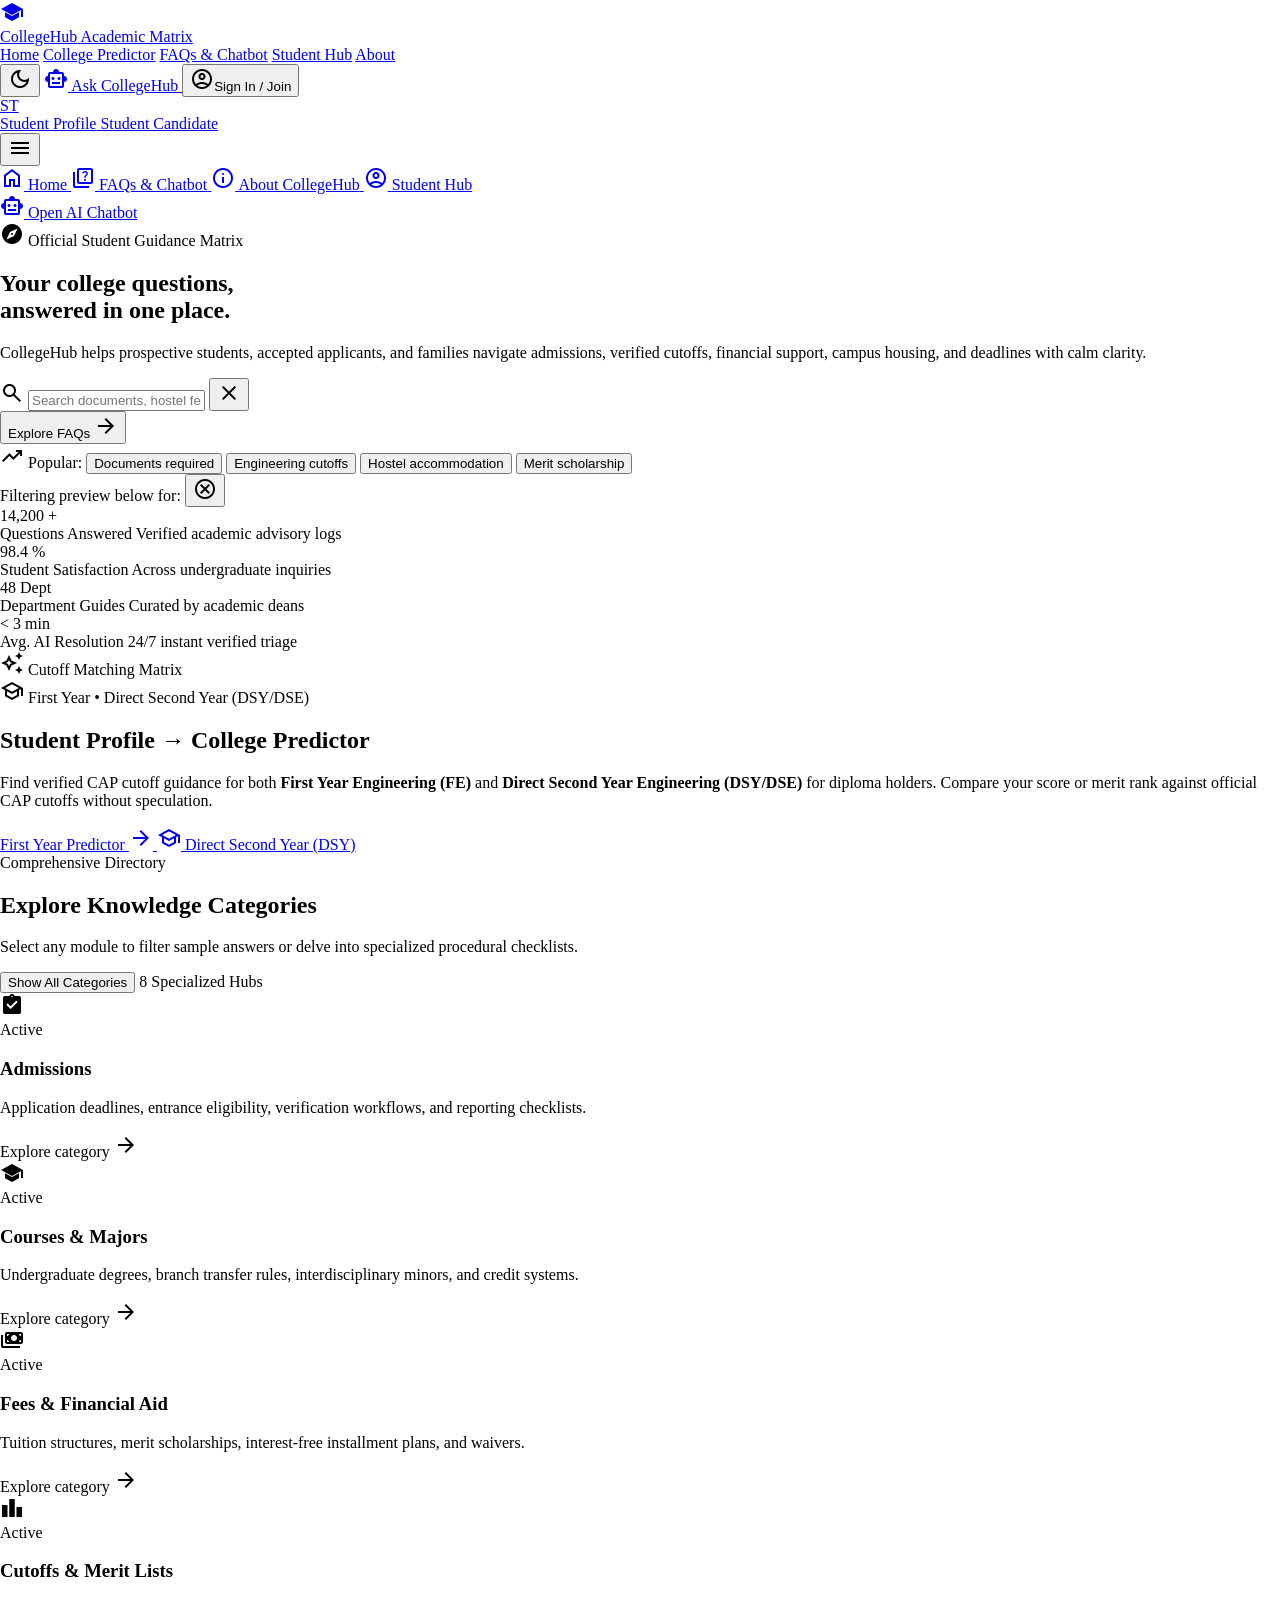
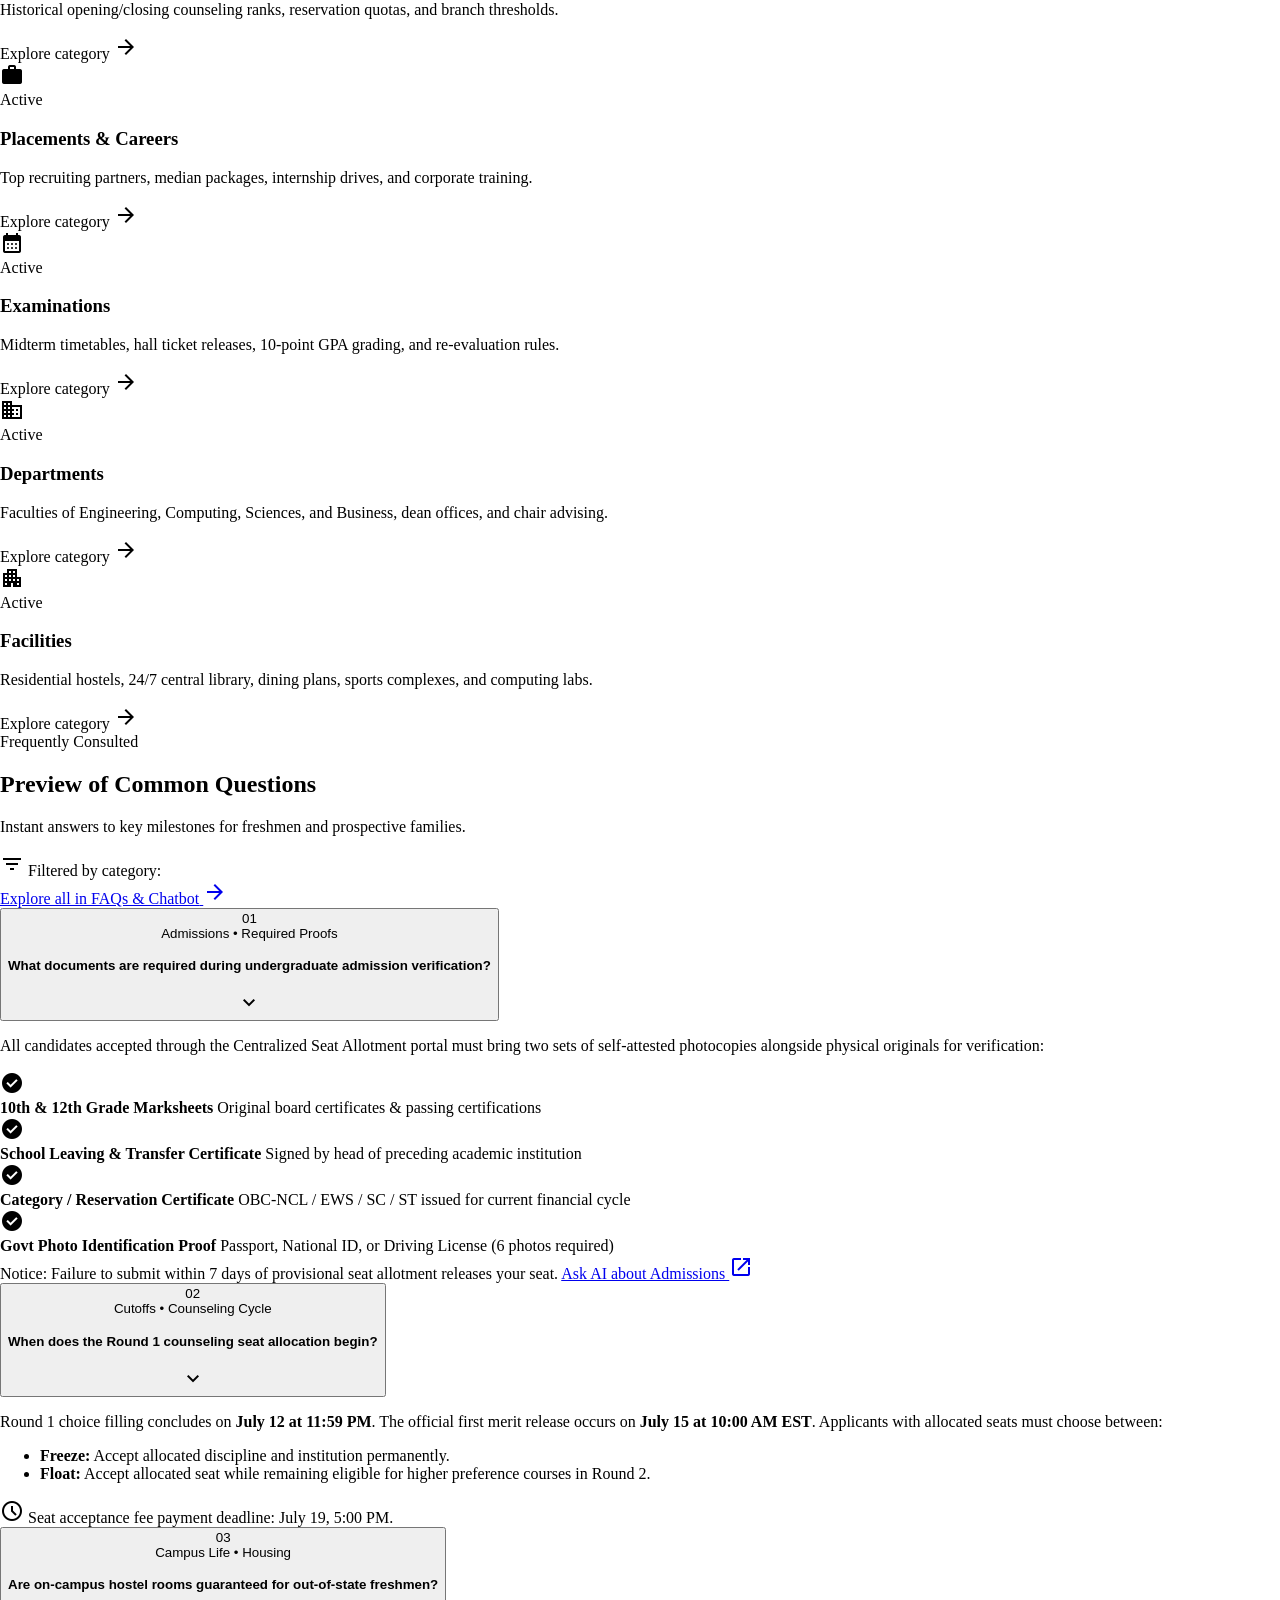
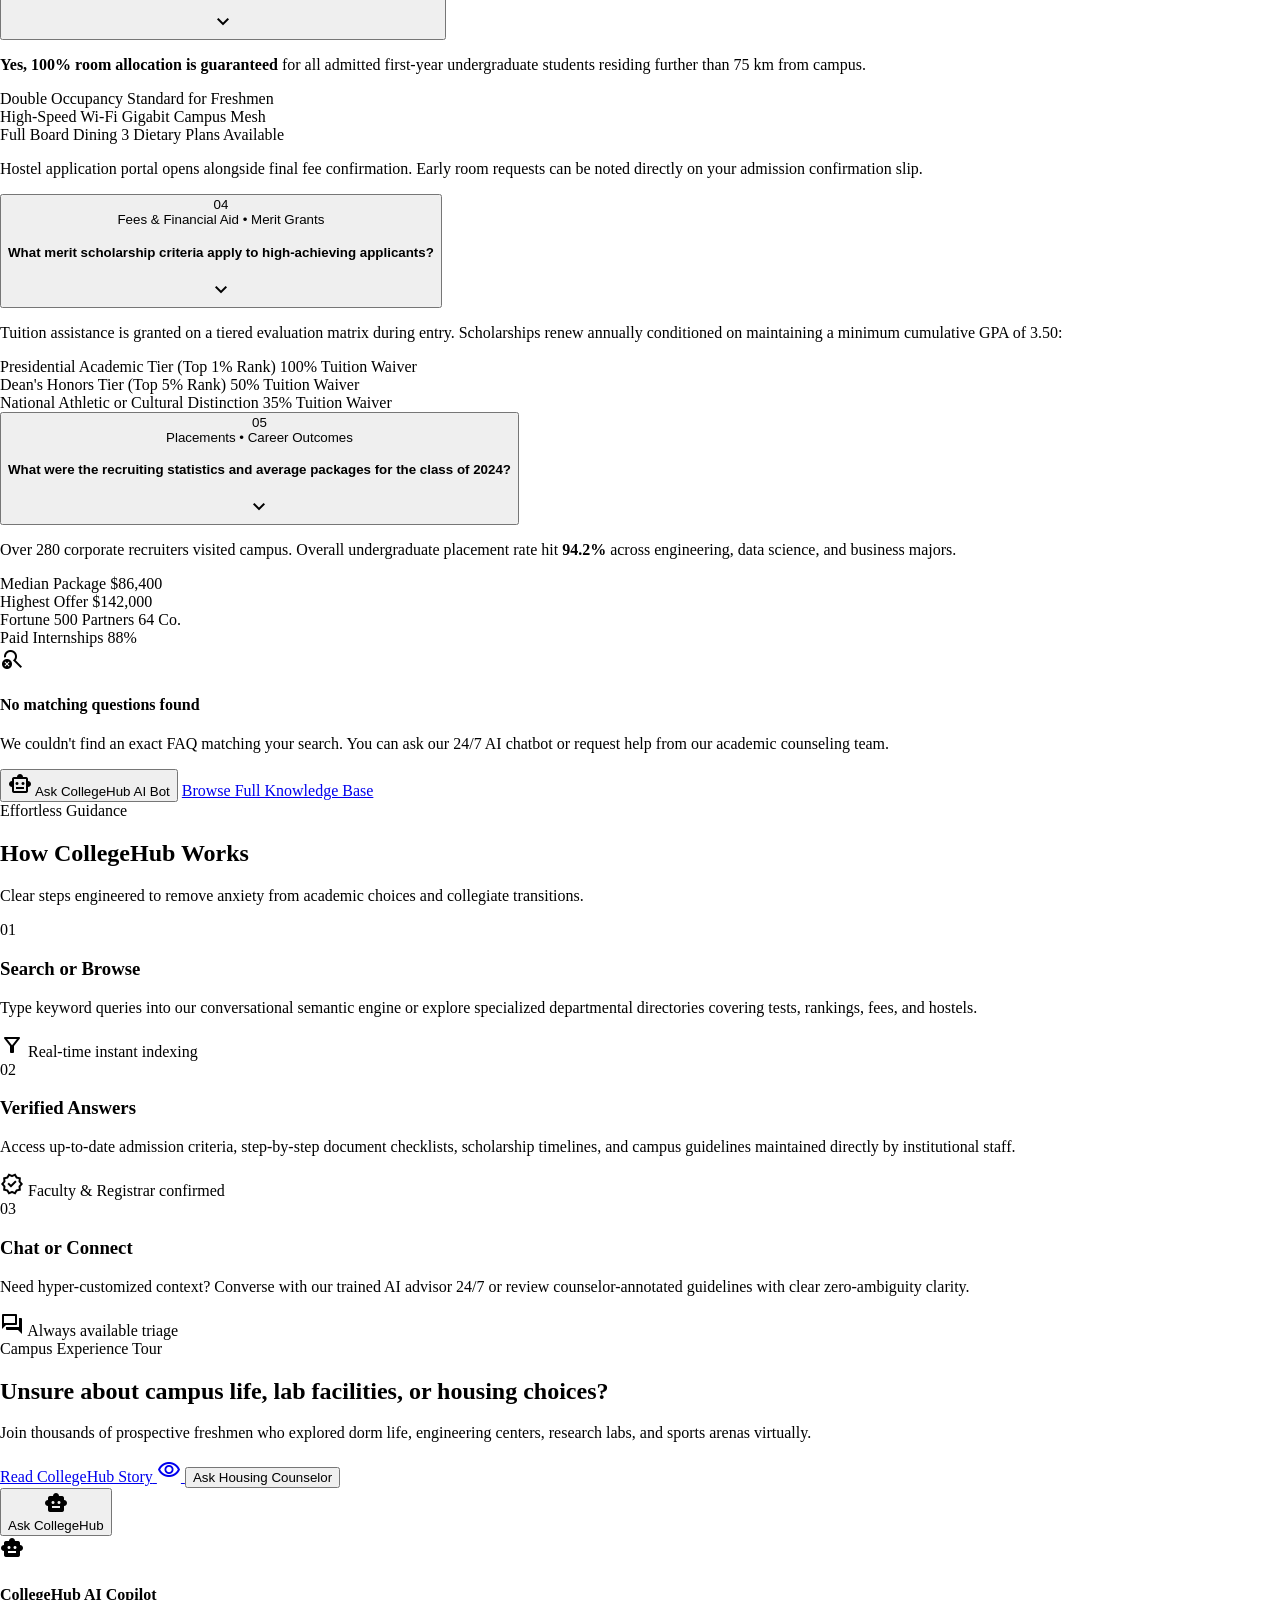
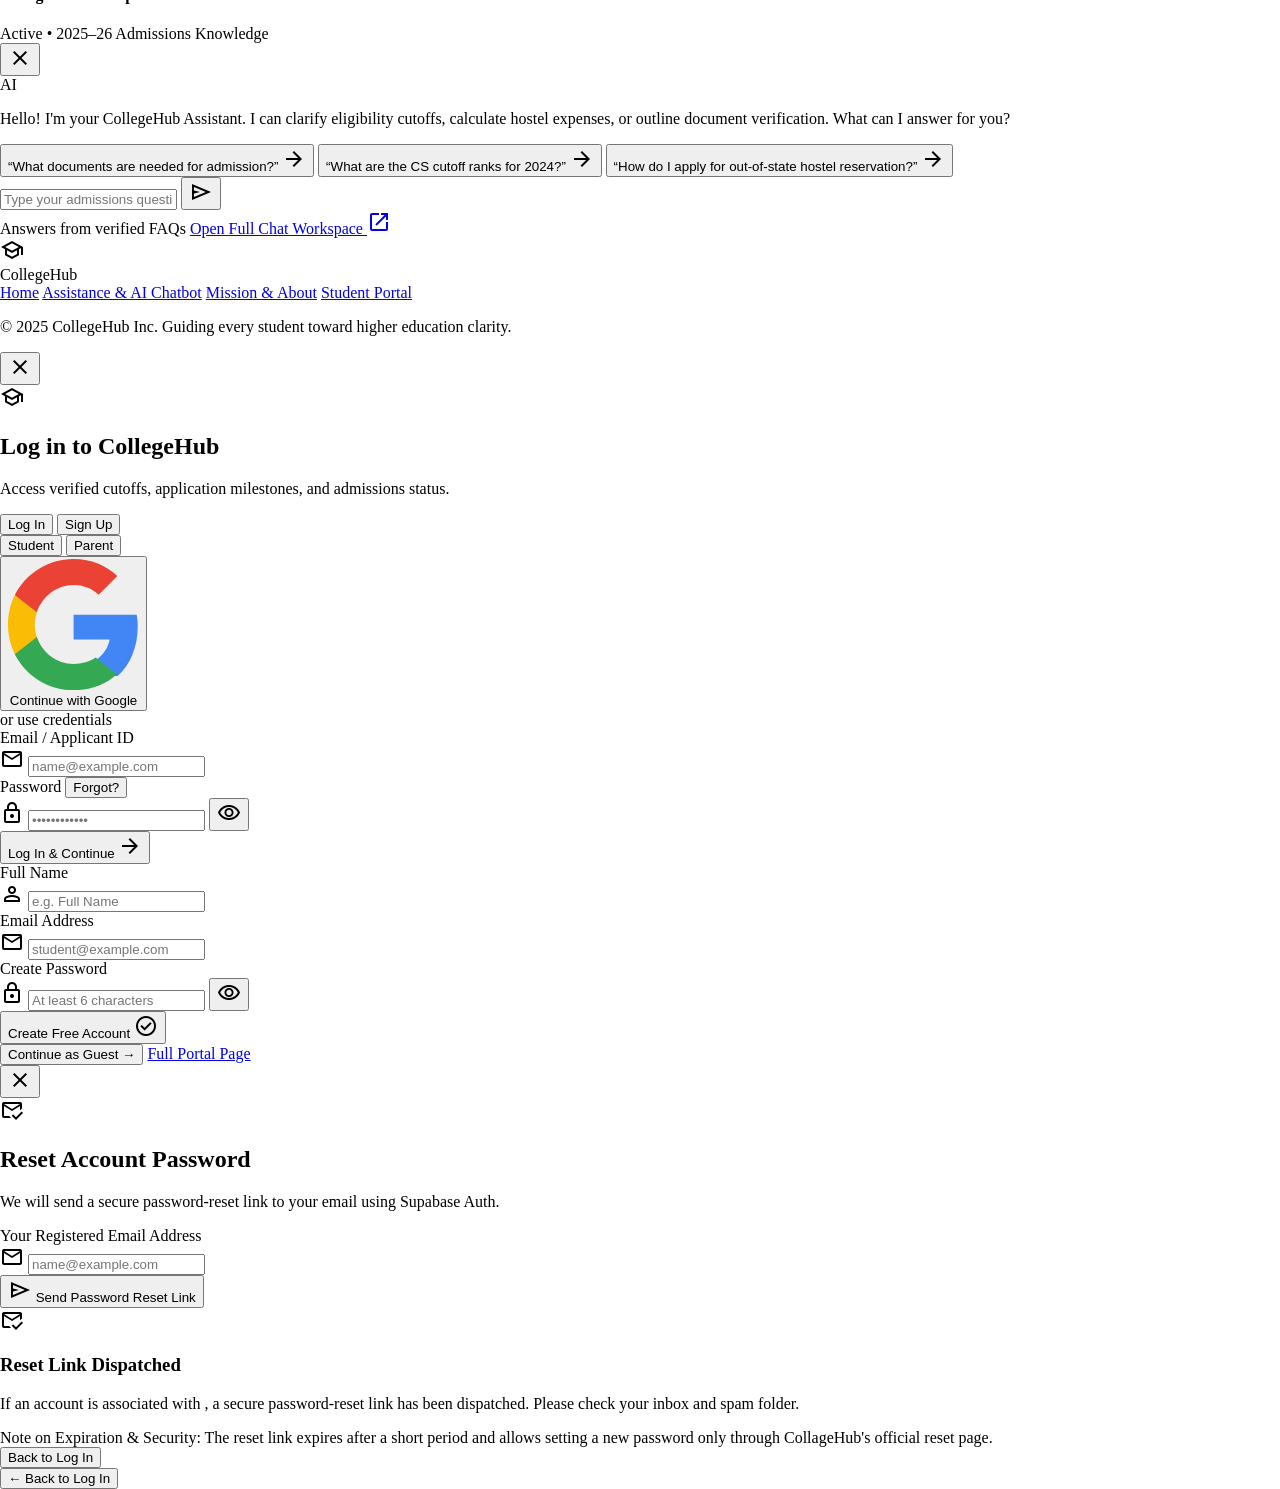
==== commit 4045d737: "feat(dsy): import 2026 CAP 1 cutoffs into database, enable DSY recommendations with merit rank sorti" ====
--- a/index.html
+++ b/index.html
@@ -93,9 +93,9 @@
     })();
   </script>
 </head>
-<body class="bg-surface font-sans text-on-surface antialiased transition-colors duration-200">
+<body class="bg-[#f9f9f8] text-[#1a1c1c] dark:bg-[#0b1320] dark:text-[#f1f5f9] font-sans antialiased transition-colors duration-200">
   <!-- Top Navigation Header -->
-  <header class="fixed top-0 w-full z-50 bg-surface/90 backdrop-blur-xl shadow-[0_1px_8px_rgba(0,0,0,0.04)] border-b border-surface-container-high/60">
+  <header class="fixed top-0 w-full z-50 bg-surface/90 dark:bg-[#0b1320]/90 backdrop-blur-xl shadow-[0_1px_8px_rgba(0,0,0,0.04)] border-b border-surface-container-high/60 dark:border-slate-800">
     <div class="h-20 max-w-7xl mx-auto px-6 lg:px-12 flex items-center justify-between gap-4">
       
       <!-- Brand Wordmark & Logo -->
@@ -105,48 +105,48 @@
             <span class="material-symbols-outlined text-2xl" style="font-variation-settings: 'FILL' 1;">school</span>
           </div>
           <div class="flex flex-col">
-            <span class="text-xl font-bold text-primary tracking-tight group-hover:text-secondary transition-colors">CollegeHub</span>
-            <span class="text-[10px] text-secondary tracking-widest uppercase font-semibold -mt-1 hidden sm:block">Academic Matrix</span>
+            <span class="text-xl font-bold text-primary dark:text-white tracking-tight group-hover:text-secondary dark:group-hover:text-teal-400 transition-colors">CollegeHub</span>
+            <span class="text-[10px] text-secondary dark:text-teal-400 tracking-widest uppercase font-semibold -mt-1 hidden sm:block">Academic Matrix</span>
           </div>
         </a>
 
         <!-- Desktop Navigation Links -->
-        <nav class="hidden md:flex items-center gap-1 p-1 bg-surface-container-low/70 rounded-2xl border border-surface-container-high/60">
-          <a href="index.html" class="px-3.5 py-1.5 transition-all bg-secondary-container text-on-secondary-container text-xs sm:text-sm font-bold rounded-xl shadow-xs">Home</a>
-          <a href="recommendations.html" class="px-3.5 py-1.5 text-xs sm:text-sm font-semibold text-on-surface-variant hover:text-on-surface hover:bg-surface-container rounded-xl transition-all">College Predictor</a>
-          <a href="faqs.html" class="px-3.5 py-1.5 text-xs sm:text-sm font-semibold text-on-surface-variant hover:text-on-surface hover:bg-surface-container rounded-xl transition-all">FAQs &amp; Chatbot</a>
-          <a href="profile.html" class="px-3.5 py-1.5 text-xs sm:text-sm font-semibold text-on-surface-variant hover:text-on-surface hover:bg-surface-container rounded-xl transition-all">Student Hub</a>
-          <a href="about.html" class="px-3.5 py-1.5 text-xs sm:text-sm font-semibold text-on-surface-variant hover:text-on-surface hover:bg-surface-container rounded-xl transition-all">About</a>
+        <nav class="hidden md:flex items-center gap-1 p-1 bg-surface-container-low/70 dark:bg-slate-800/60 rounded-2xl border border-surface-container-high/60 dark:border-slate-700/50">
+          <a href="index.html" class="px-3.5 py-1.5 transition-all bg-secondary-container dark:bg-slate-900 text-on-secondary-container dark:text-teal-300 text-xs sm:text-sm font-bold rounded-xl shadow-xs">Home</a>
+          <a href="recommendations.html" class="px-3.5 py-1.5 text-xs sm:text-sm font-semibold text-on-surface-variant dark:text-slate-300 hover:text-on-surface dark:hover:text-white hover:bg-surface-container dark:hover:bg-slate-700 rounded-xl transition-all">College Predictor</a>
+          <a href="faqs.html" class="px-3.5 py-1.5 text-xs sm:text-sm font-semibold text-on-surface-variant dark:text-slate-300 hover:text-on-surface dark:hover:text-white hover:bg-surface-container dark:hover:bg-slate-700 rounded-xl transition-all">FAQs &amp; Chatbot</a>
+          <a href="profile.html" class="px-3.5 py-1.5 text-xs sm:text-sm font-semibold text-on-surface-variant dark:text-slate-300 hover:text-on-surface dark:hover:text-white hover:bg-surface-container dark:hover:bg-slate-700 rounded-xl transition-all">Student Hub</a>
+          <a href="about.html" class="px-3.5 py-1.5 text-xs sm:text-sm font-semibold text-on-surface-variant dark:text-slate-300 hover:text-on-surface dark:hover:text-white hover:bg-surface-container dark:hover:bg-slate-700 rounded-xl transition-all">About</a>
         </nav>
       </div>
 
       <!-- Header Right Actions -->
       <div class="flex items-center gap-3">
         <!-- Theme Toggle Button -->
-        <button id="theme-toggle-btn" aria-label="Toggle Color Theme" onclick="toggleTheme()" class="w-10 h-10 rounded-xl bg-surface-container hover:bg-surface-container-high text-on-surface flex items-center justify-center transition-colors shadow-xs">
+        <button id="theme-toggle-btn" aria-label="Toggle Color Theme" onclick="toggleTheme()" class="w-10 h-10 rounded-xl bg-surface-container dark:bg-slate-800 hover:bg-surface-container-high dark:hover:bg-slate-700 text-on-surface dark:text-white flex items-center justify-center transition-colors shadow-xs">
           <span id="theme-toggle-icon" class="material-symbols-outlined text-xl">dark_mode</span>
         </button>
 
         <!-- Ask CollegeHub CTA Button -->
-        <a href="faqs.html" class="hidden sm:inline-flex items-center justify-center px-4 py-2 rounded-xl bg-secondary text-on-secondary text-sm font-semibold shadow-sm hover:bg-secondary/90 transition-all gap-1.5">
+        <a href="faqs.html" class="hidden sm:inline-flex items-center justify-center px-4 py-2 rounded-xl bg-secondary dark:bg-teal-600 text-on-secondary text-sm font-semibold shadow-sm hover:bg-secondary/90 transition-all gap-1.5">
           <span class="material-symbols-outlined text-[18px]">smart_toy</span>
           <span>Ask CollegeHub</span>
         </a>
 
         <!-- Sign In / Join Modal Trigger -->
-        <button type="button" onclick="CollegeHubAuth.openAuthModal('login')" class="inline-flex items-center justify-center px-3.5 py-2 rounded-xl bg-surface-container hover:bg-surface-container-high text-primary text-xs sm:text-sm font-bold transition-colors gap-1.5 auth-trigger-btn shadow-xs">
+        <button type="button" onclick="CollegeHubAuth.openAuthModal('login')" class="inline-flex items-center justify-center px-3.5 py-2 rounded-xl bg-surface-container dark:bg-slate-800 hover:bg-surface-container-high dark:hover:bg-slate-700 text-primary dark:text-white text-xs sm:text-sm font-bold transition-colors gap-1.5 auth-trigger-btn shadow-xs border dark:border-slate-700">
           <span class="material-symbols-outlined text-[18px]">account_circle</span>
           <span>Sign In / Join</span>
         </button>
 
         <!-- Applicant Profile Capsule -->
-        <a href="profile.html" class="hidden xl:flex items-center gap-2.5 pl-2 border-l border-surface-container-high focus:outline-none" title="Student Hub">
+        <a href="settings.html" class="hidden xl:flex items-center gap-2.5 pl-2 border-l border-surface-container-high focus:outline-none" title="Account Settings">
           <div data-user-initials class="w-9 h-9 rounded-full bg-secondary-container text-on-secondary-container flex items-center justify-center font-bold text-xs ring-2 ring-secondary/20">
             ST
           </div>
           <div class="flex flex-col text-left">
-            <span data-user-name class="text-xs font-semibold text-on-surface">Student Portal</span>
-            <span class="text-[11px] text-on-surface-variant">Applicant Portal</span>
+            <span data-user-name class="text-xs font-semibold text-on-surface">Student Profile</span>
+            <span data-user-role class="text-[11px] text-on-surface-variant">Applicant Active</span>
           </div>
         </a>
 
@@ -297,19 +297,29 @@
       <div class="max-w-7xl mx-auto">
         <div class="bg-gradient-to-r from-primary to-primary-container p-8 sm:p-10 rounded-3xl text-white shadow-xl relative overflow-hidden flex flex-col lg:flex-row lg:items-center justify-between gap-8 border border-secondary/40">
           <div class="space-y-3 relative z-10 max-w-2xl">
-            <div class="inline-flex items-center gap-2 px-3.5 py-1 rounded-full bg-secondary text-white text-xs font-bold shadow-xs">
-              <span class="material-symbols-outlined text-sm">auto_awesome</span>
-              <span>New Feature &bull; Cutoff Matching Matrix</span>
+            <div class="flex flex-wrap items-center gap-2">
+              <div class="inline-flex items-center gap-2 px-3.5 py-1 rounded-full bg-secondary text-white text-xs font-bold shadow-xs">
+                <span class="material-symbols-outlined text-sm">auto_awesome</span>
+                <span>Cutoff Matching Matrix</span>
+              </div>
+              <div class="inline-flex items-center gap-1.5 px-3 py-1 rounded-full bg-white/20 text-white text-xs font-bold border border-white/30">
+                <span class="material-symbols-outlined text-xs text-teal-300">school</span>
+                <span>First Year &bull; Direct Second Year (DSY/DSE)</span>
+              </div>
             </div>
             <h2 class="text-2xl sm:text-3xl font-extrabold tracking-tight">Student Profile &rarr; College Predictor</h2>
             <p class="text-sm sm:text-base text-surface-bright/80 leading-relaxed">
-              Enter your MHT-CET, JEE Main, or KCET percentiles and prioritized branches. Our rule engine compares your scores against verified historical centralized counseling cutoffs without speculation.
+              Find verified CAP cutoff guidance for both <strong>First Year Engineering (FE)</strong> and <strong>Direct Second Year Engineering (DSY/DSE)</strong> for diploma holders. Compare your score or merit rank against official CAP cutoffs without speculation.
             </p>
           </div>
-          <div class="flex items-center gap-3 shrink-0">
-            <a href="recommendations.html" class="px-7 py-4 rounded-2xl bg-secondary-container text-on-secondary-container hover:opacity-95 font-extrabold text-sm sm:text-base shadow-lg flex items-center justify-center gap-2 transition-transform hover:scale-105">
-              <span>Find My Best-Fit Colleges</span>
-              <span class="material-symbols-outlined text-lg">arrow_forward</span>
+          <div class="flex flex-col sm:flex-row items-stretch sm:items-center gap-3 shrink-0">
+            <a href="recommendations.html" class="px-5 py-3.5 rounded-2xl bg-secondary-container text-on-secondary-container hover:opacity-95 font-extrabold text-xs sm:text-sm shadow-md flex items-center justify-center gap-2 transition-transform hover:scale-105">
+              <span>First Year Predictor</span>
+              <span class="material-symbols-outlined text-base">arrow_forward</span>
+            </a>
+            <a href="recommendations.html?mode=dsy" class="px-5 py-3.5 rounded-2xl bg-white/20 hover:bg-white/30 text-white font-extrabold text-xs sm:text-sm border border-white/40 shadow-md flex items-center justify-center gap-2 transition-transform hover:scale-105">
+              <span class="material-symbols-outlined text-base text-teal-300">school</span>
+              <span>Direct Second Year (DSY)</span>
             </a>
           </div>
         </div>
--- a/assets/css/theme.css
+++ b/assets/css/theme.css
@@ -27,8 +27,44 @@
 
 /* Header & Floating Navigation */
 html.dark header {
-  background-color: rgba(13, 19, 32, 0.92) !important;
+  background-color: rgba(11, 19, 32, 0.92) !important;
   border-bottom-color: #1e293b !important;
+}
+
+html.dark header nav {
+  background-color: rgba(30, 41, 59, 0.65) !important;
+  border-color: rgba(51, 65, 85, 0.55) !important;
+}
+
+html.dark header nav a {
+  color: #cbd5e1 !important;
+}
+
+html.dark header nav a:hover {
+  color: #ffffff !important;
+  background-color: #334155 !important;
+}
+
+html.dark header nav a.bg-secondary-container,
+html.dark header nav a[class*="bg-secondary-container"] {
+  background-color: #0f172a !important;
+  color: #5eead4 !important;
+  box-shadow: 0 1px 3px 0 rgba(0, 0, 0, 0.3) !important;
+}
+
+html.dark header nav a.bg-secondary-container:hover {
+  background-color: #0f172a !important;
+  color: #5eead4 !important;
+}
+
+html.dark #theme-toggle-btn {
+  background-color: #1e293b !important;
+  color: #f1f5f9 !important;
+  border-color: #334155 !important;
+}
+
+html.dark #theme-toggle-btn:hover {
+  background-color: #334155 !important;
 }
 
 html.dark aside[aria-label="Demo notice"] {
@@ -254,3 +290,31 @@
   transform: scale(1.05);
   transition: transform 0.15s ease;
 }
+
+/* Select options in Dark Mode */
+html.dark option {
+  background-color: #0e172a !important;
+  color: #f8fafc !important;
+}
+
+/* Sleek modern scrollbars */
+::-webkit-scrollbar {
+  width: 7px;
+  height: 7px;
+}
+::-webkit-scrollbar-track {
+  background: transparent;
+}
+::-webkit-scrollbar-thumb {
+  background: rgba(148, 163, 184, 0.35);
+  border-radius: 9999px;
+}
+::-webkit-scrollbar-thumb:hover {
+  background: rgba(148, 163, 184, 0.65);
+}
+html.dark ::-webkit-scrollbar-thumb {
+  background: rgba(51, 65, 85, 0.6);
+}
+html.dark ::-webkit-scrollbar-thumb:hover {
+  background: rgba(71, 85, 105, 0.9);
+}
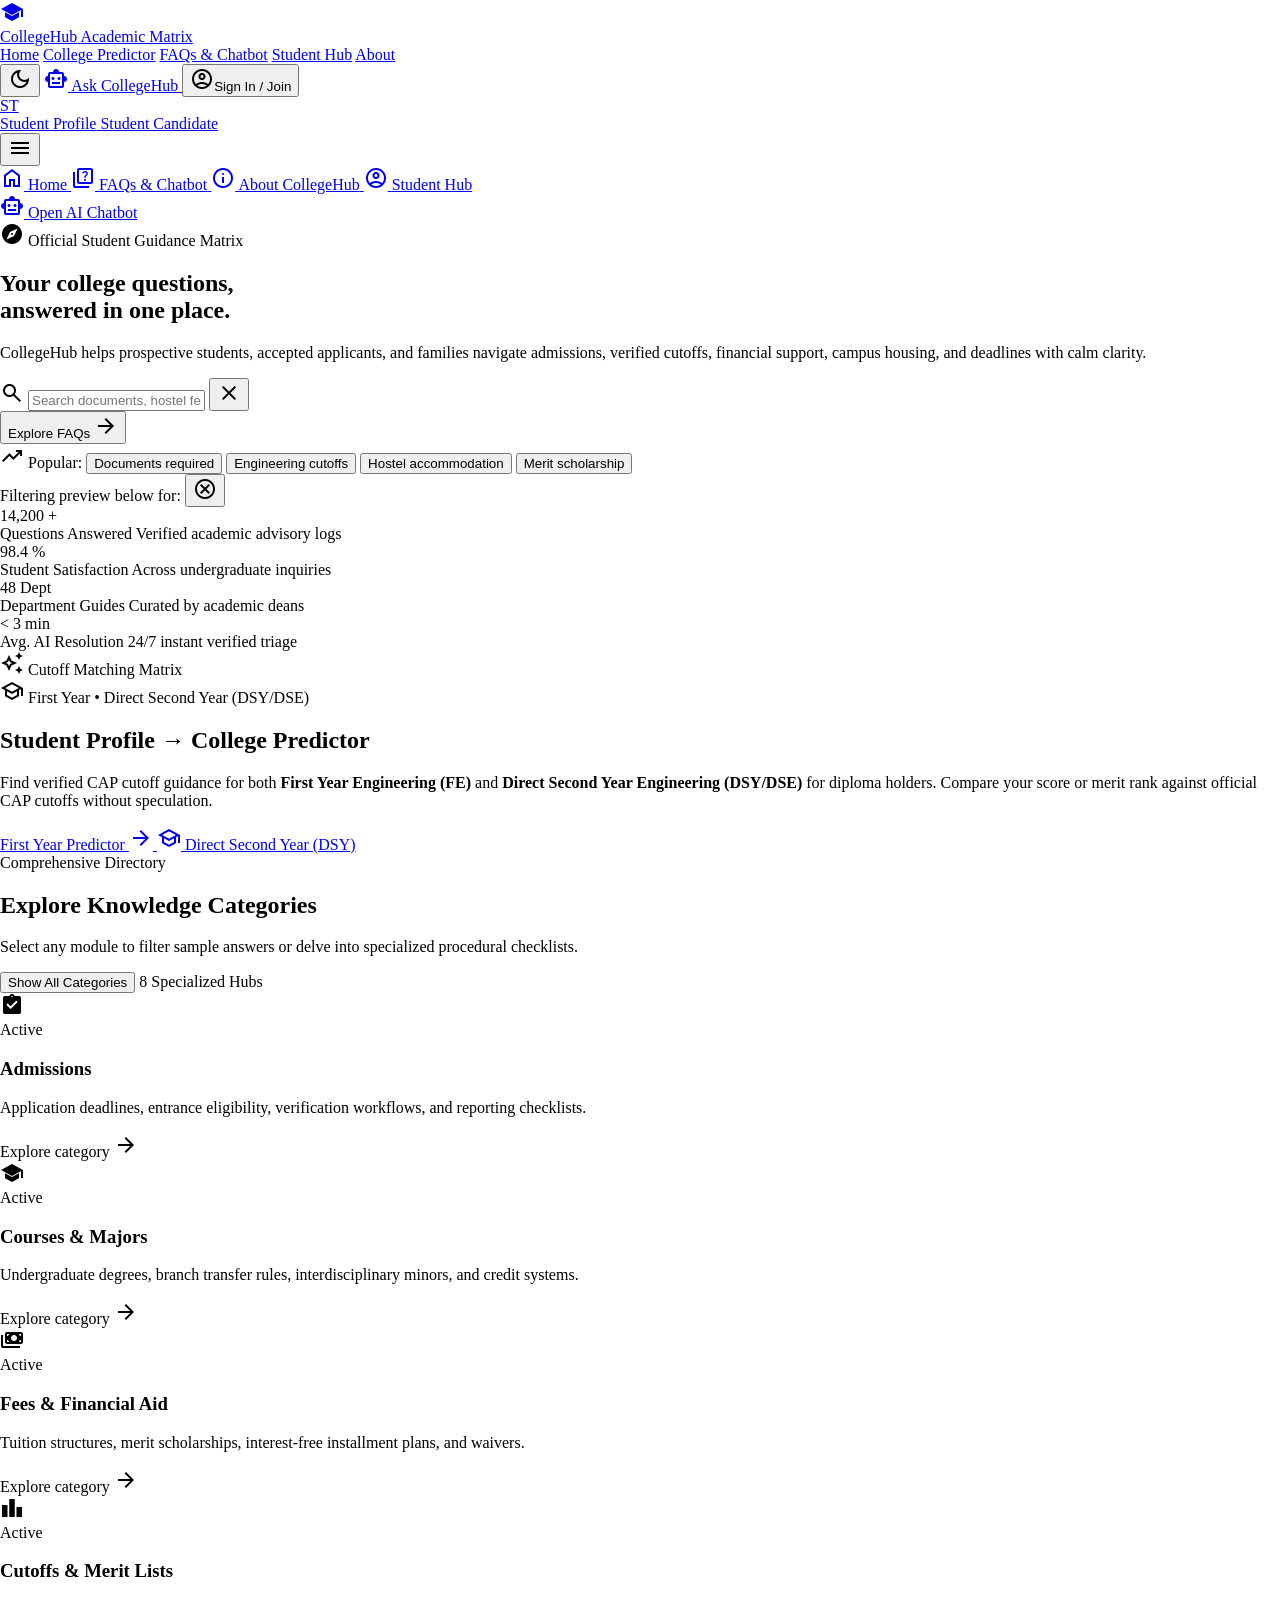
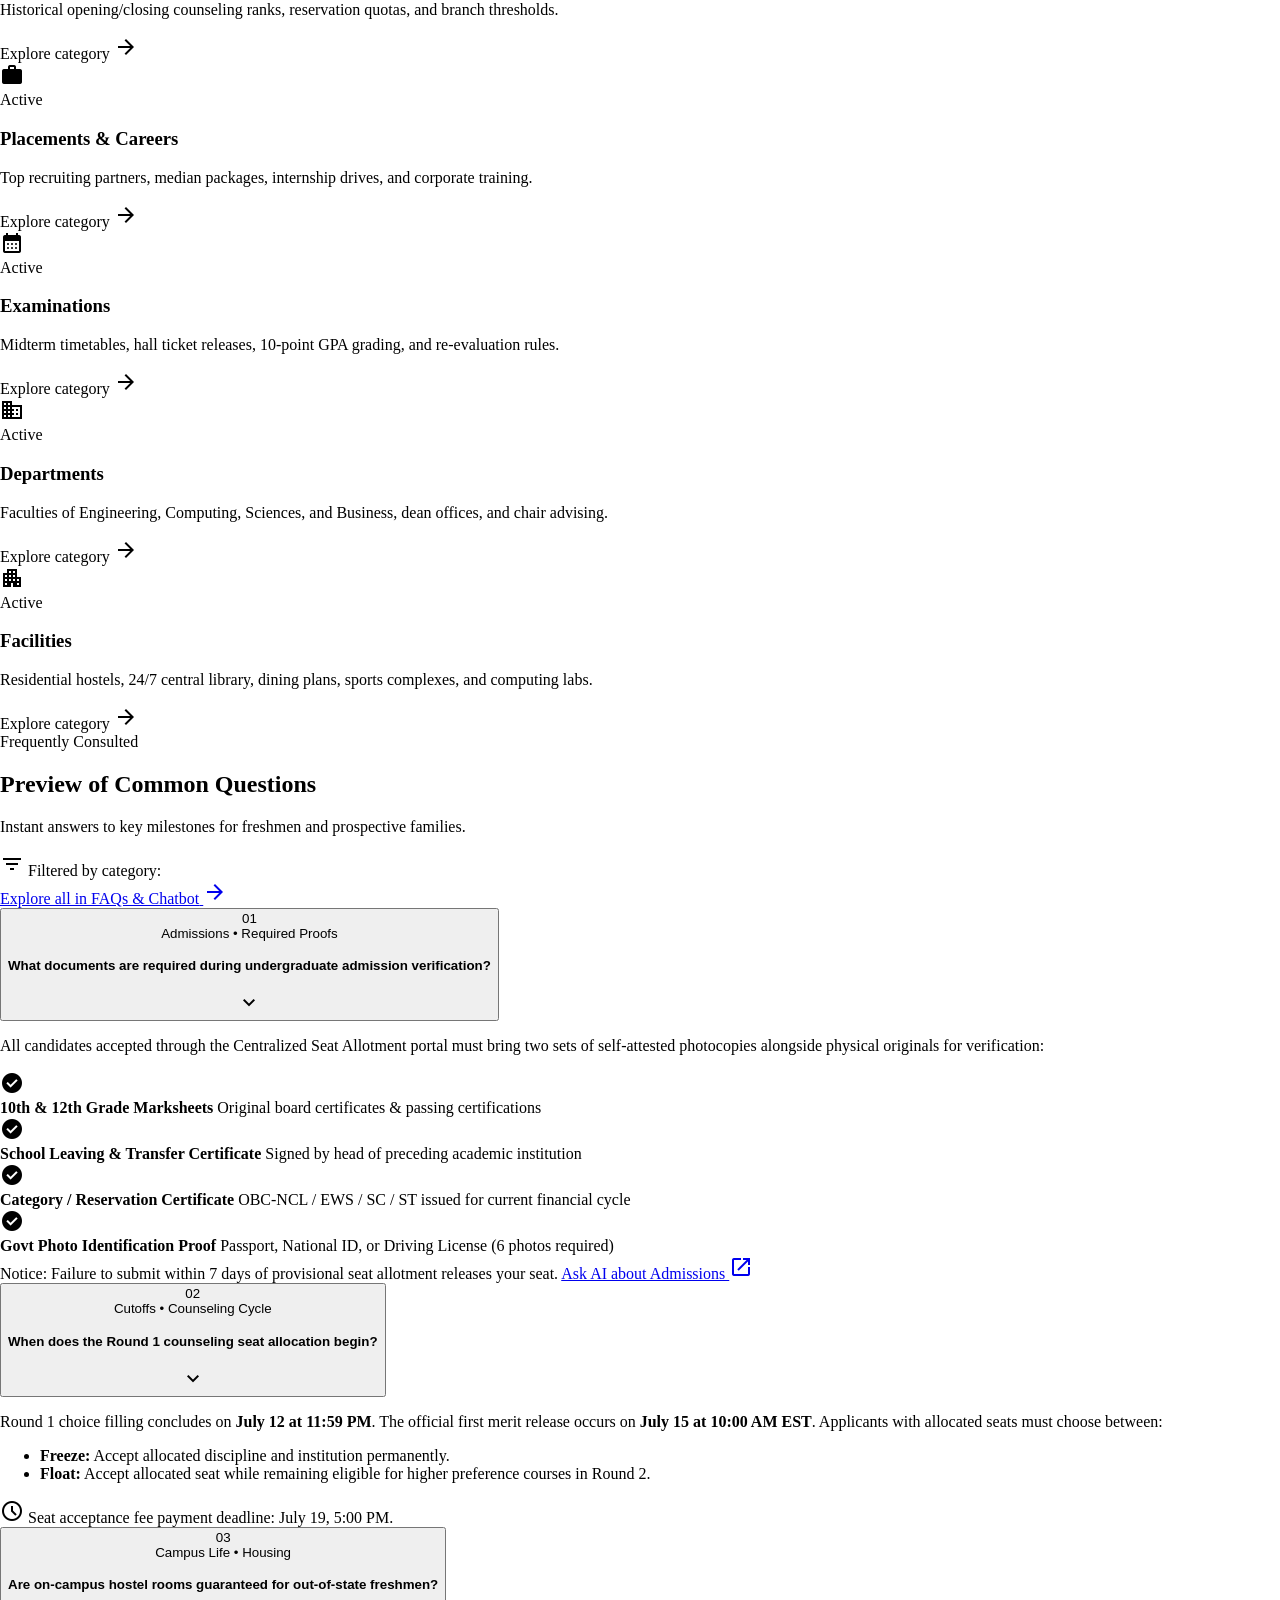
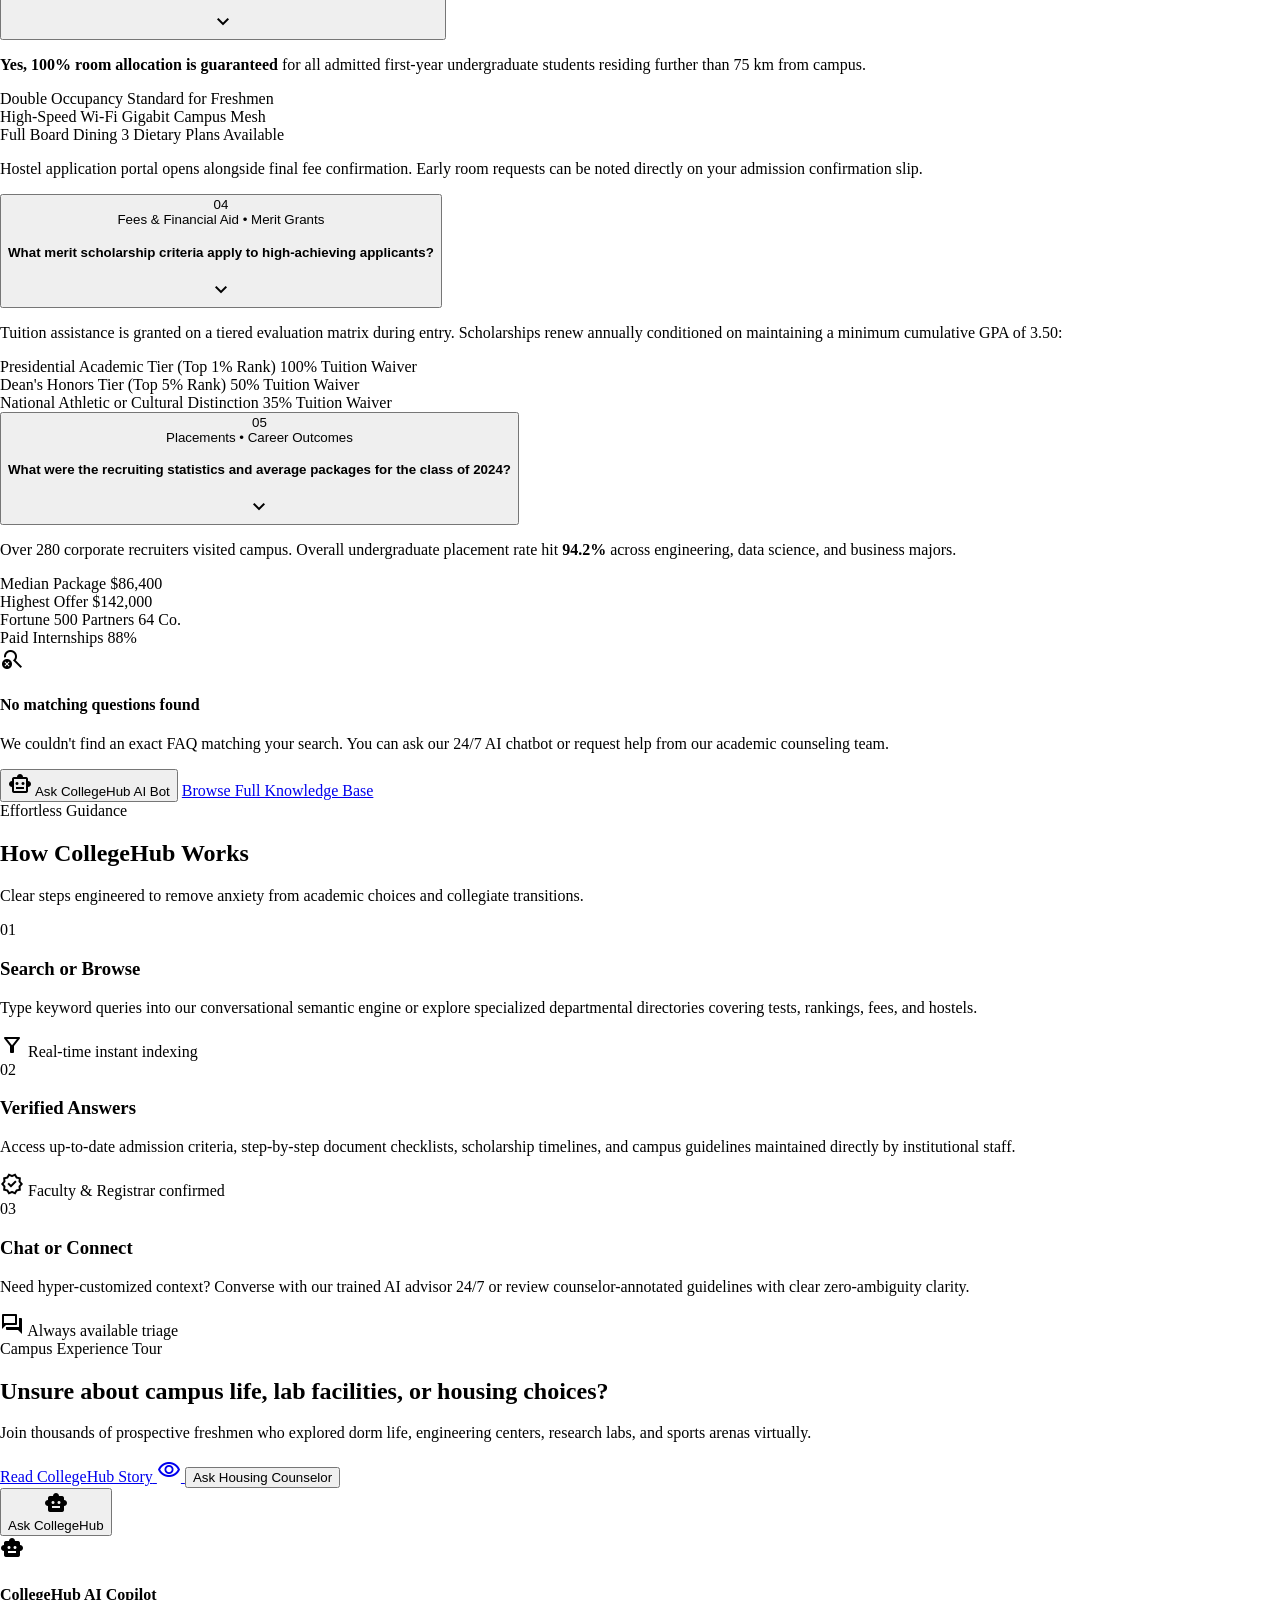
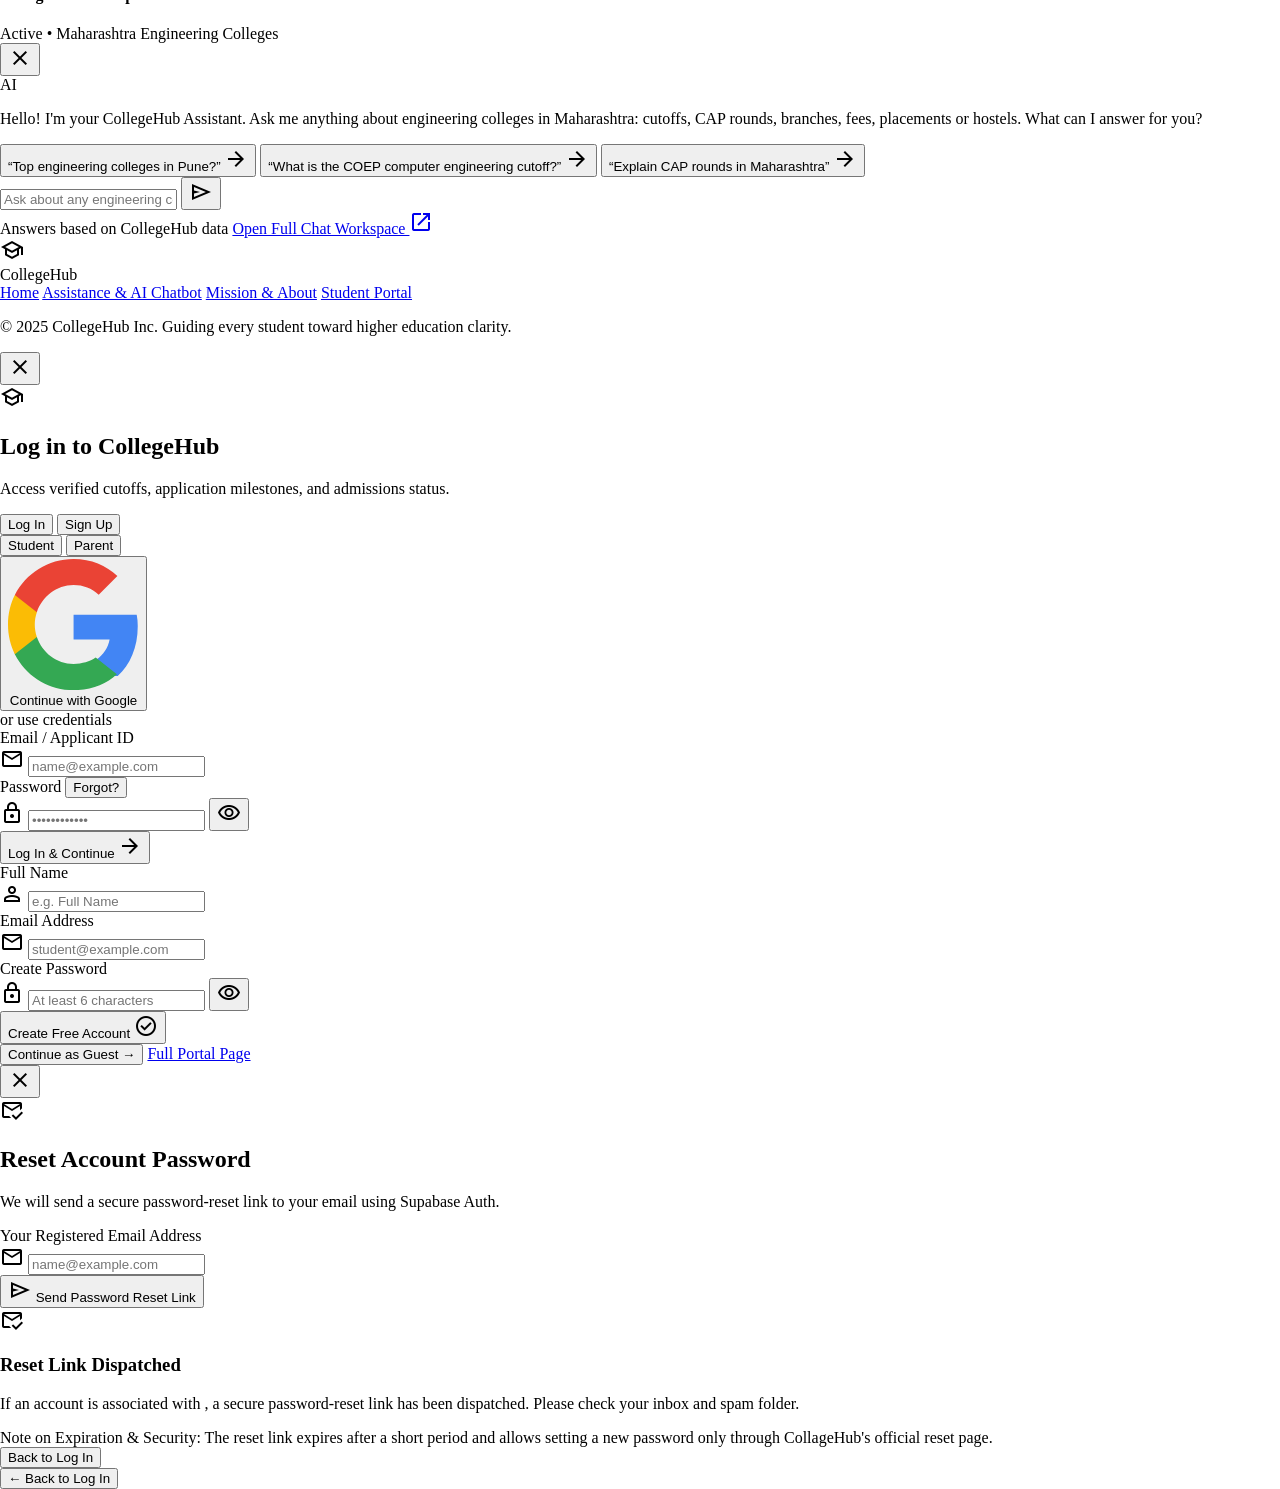
==== commit 131b9ff3: "updated chatbot" ====
--- a/index.html
+++ b/index.html
@@ -863,7 +863,7 @@
               <h4 class="text-base font-bold leading-tight text-on-primary">CollegeHub AI Copilot</h4>
               <div class="flex items-center gap-1.5">
                 <span class="w-2 h-2 rounded-full bg-tertiary-fixed inline-block"></span>
-                <span class="text-xs text-primary-fixed">Active • 2025–26 Admissions Knowledge</span>
+                <span class="text-xs text-primary-fixed">Active • Maharashtra Engineering Colleges</span>
               </div>
             </div>
           </div>
@@ -881,23 +881,23 @@
             </div>
             <div class="bg-surface-container-lowest p-3.5 rounded-2xl rounded-tl-none shadow-xs border border-surface-container-high/60 max-w-[85%]">
               <p class="text-xs sm:text-sm text-on-surface leading-relaxed">
-                Hello! I'm your CollegeHub Assistant. I can clarify eligibility cutoffs, calculate hostel expenses, or outline document verification. What can I answer for you?
+                Hello! I'm your CollegeHub Assistant. Ask me anything about engineering colleges in Maharashtra: cutoffs, CAP rounds, branches, fees, placements or hostels. What can I answer for you?
               </p>
             </div>
           </div>
 
           <!-- Sample Quick Prompts -->
           <div class="space-y-1.5 pl-11">
-            <button class="text-left w-full px-3 py-2 rounded-xl bg-surface-container-lowest hover:bg-secondary-container/50 text-xs text-on-surface transition-colors shadow-xs border border-surface-container-high/60 flex items-center justify-between" onclick="sendChatSample('What documents are needed for admission?')" type="button">
-              <span>“What documents are needed for admission?”</span>
+            <button class="text-left w-full px-3 py-2 rounded-xl bg-surface-container-lowest hover:bg-secondary-container/50 text-xs text-on-surface transition-colors shadow-xs border border-surface-container-high/60 flex items-center justify-between" onclick="sendChatSample('Top engineering colleges in Pune?')" type="button">
+              <span>“Top engineering colleges in Pune?”</span>
               <span class="material-symbols-outlined text-xs text-secondary">arrow_forward</span>
             </button>
-            <button class="text-left w-full px-3 py-2 rounded-xl bg-surface-container-lowest hover:bg-secondary-container/50 text-xs text-on-surface transition-colors shadow-xs border border-surface-container-high/60 flex items-center justify-between" onclick="sendChatSample('What are the computer science cutoff ranks for 2024?')" type="button">
-              <span>“What are the CS cutoff ranks for 2024?”</span>
+            <button class="text-left w-full px-3 py-2 rounded-xl bg-surface-container-lowest hover:bg-secondary-container/50 text-xs text-on-surface transition-colors shadow-xs border border-surface-container-high/60 flex items-center justify-between" onclick="sendChatSample('What is the COEP computer engineering cutoff?')" type="button">
+              <span>“What is the COEP computer engineering cutoff?”</span>
               <span class="material-symbols-outlined text-xs text-secondary">arrow_forward</span>
             </button>
-            <button class="text-left w-full px-3 py-2 rounded-xl bg-surface-container-lowest hover:bg-secondary-container/50 text-xs text-on-surface transition-colors shadow-xs border border-surface-container-high/60 flex items-center justify-between" onclick="sendChatSample('How do I apply for out-of-state hostel reservation?')" type="button">
-              <span>“How do I apply for out-of-state hostel reservation?”</span>
+            <button class="text-left w-full px-3 py-2 rounded-xl bg-surface-container-lowest hover:bg-secondary-container/50 text-xs text-on-surface transition-colors shadow-xs border border-surface-container-high/60 flex items-center justify-between" onclick="sendChatSample('Explain CAP rounds in Maharashtra')" type="button">
+              <span>“Explain CAP rounds in Maharashtra”</span>
               <span class="material-symbols-outlined text-xs text-secondary">arrow_forward</span>
             </button>
           </div>
@@ -906,13 +906,13 @@
         <!-- Modal Footer / Input -->
         <div class="p-4 bg-surface-container-lowest border-t border-surface-container-high">
           <form class="flex items-center gap-2" onsubmit="handleChatMessageSubmit(event)">
-            <input class="flex-1 bg-surface-container-low rounded-xl px-4 py-2.5 text-xs sm:text-sm text-on-surface placeholder:text-outline focus:outline-none focus:bg-surface-container transition-all" id="chatModalInput" placeholder="Type your admissions question..." type="text">
+            <input class="flex-1 bg-surface-container-low rounded-xl px-4 py-2.5 text-xs sm:text-sm text-on-surface placeholder:text-outline focus:outline-none focus:bg-surface-container transition-all" id="chatModalInput" placeholder="Ask about any engineering college..." type="text">
             <button class="p-2.5 bg-secondary text-on-secondary rounded-xl hover:bg-secondary/90 shadow transition-colors flex items-center justify-center shrink-0" type="submit" aria-label="Send Message">
               <span class="material-symbols-outlined text-lg">send</span>
             </button>
           </form>
           <div class="flex items-center justify-between pt-2 px-1 text-[11px]">
-            <span class="text-outline">Answers from verified FAQs</span>
+            <span class="text-outline">Answers based on CollegeHub data</span>
             <a class="text-secondary font-bold hover:underline flex items-center gap-1" href="faqs.html">
               Open Full Chat Workspace
               <span class="material-symbols-outlined text-xs">open_in_new</span>
@@ -1119,6 +1119,15 @@
       }
     }
 
+    // Conversation memory so follow-up questions work
+    let modalChatHistory = [];
+    function formatBotText(text) {
+      let t = escapeHtml(String(text || ''));
+      t = t.replace(/\*\*(.+?)\*\*/g, '<strong>$1</strong>');
+      t = t.replace(/^\s*[-*]\s+/gm, '\u2022 ');
+      return t;
+    }
+
     // Quick message trigger in modal
     function sendChatSample(promptText) {
       appendUserMessage(promptText);
@@ -1159,7 +1168,7 @@
           <span class="w-1.5 h-1.5 rounded-full bg-secondary animate-bounce"></span>
           <span class="w-1.5 h-1.5 rounded-full bg-secondary animate-bounce [animation-delay:0.2s]"></span>
           <span class="w-1.5 h-1.5 rounded-full bg-secondary animate-bounce [animation-delay:0.4s]"></span>
-          <span>Searching approved college FAQs...</span>
+          <span>Thinking...</span>
         </div>
       `;
       container.appendChild(typingBubble);
@@ -1169,7 +1178,7 @@
         const response = await fetch('/api/chat', {
           method: 'POST',
           headers: { 'Content-Type': 'application/json' },
-          body: JSON.stringify({ message: userQuery })
+          body: JSON.stringify({ message: userQuery, history: modalChatHistory })
         });
 
         const result = await response.json();
@@ -1180,28 +1189,35 @@
         botBubble.className = 'flex items-start gap-3';
 
         if (result.matched && result.status === 'matched') {
+          const isAI = result.source === 'ai';
+          const isLocal = result.source === 'local';
+          const fmt = isAI || isLocal;
+          const label = isAI ? 'AI Advisor' : isLocal ? 'CollegeHub Advisor' : (result.faq?.category || 'Verified');
+          const bodyHtml = fmt ? formatBotText(result.answer) : escapeHtml(result.answer);
+          const noteHtml = isAI ? `<p class="text-[10px] text-on-surface-variant mt-2">AI can make mistakes. Confirm cutoffs, fees and dates on the official CET Cell or college website.</p>` : '';
           botBubble.innerHTML = `
             <div class="w-7 h-7 rounded-full bg-secondary-container text-on-secondary-container flex items-center justify-center shrink-0 text-xs font-bold">AI</div>
             <div class="bg-surface-container-lowest p-3.5 rounded-2xl rounded-tl-none shadow-xs border border-surface-container-high max-w-[85%]">
               <div class="flex items-center gap-2 mb-2">
                 <span class="px-2 py-0.5 rounded-md bg-secondary-container text-on-secondary-container text-[10px] font-bold uppercase tracking-wider">
-                  ${escapeHtml(result.faq?.category || 'Approved FAQ')}
+                  ${escapeHtml(label)}
                 </span>
                 <span class="text-[10px] text-secondary font-semibold flex items-center gap-0.5">
-                  <span class="material-symbols-outlined text-[13px]">verified</span> Approved
+                  <span class="material-symbols-outlined text-[13px]">${fmt ? 'auto_awesome' : 'verified'}</span> ${fmt ? 'Based on CollegeHub data' : 'Approved'}
                 </span>
               </div>
-              <p class="text-xs sm:text-sm text-on-surface leading-relaxed">
-                ${escapeHtml(result.answer)}
-              </p>
+              <p class="text-xs sm:text-sm text-on-surface leading-relaxed whitespace-pre-line">${bodyHtml}</p>
+              ${noteHtml}
               <div class="mt-2.5 pt-2 border-t border-surface-container-high flex items-center justify-between text-xs">
-                <a href="faqs.html?category=${encodeURIComponent(result.faq?.category || '')}" class="font-bold text-secondary hover:underline flex items-center gap-1">
-                  View Full FAQ Directory
+                <a href="faqs.html" class="font-bold text-secondary hover:underline flex items-center gap-1">
+                  Continue in Full Chat Workspace
                   <span class="material-symbols-outlined text-xs">open_in_new</span>
                 </a>
               </div>
             </div>
           `;
+          modalChatHistory.push({ role: 'user', content: userQuery }, { role: 'assistant', content: result.answer });
+          if (modalChatHistory.length > 12) modalChatHistory = modalChatHistory.slice(-12);
         } else {
           // Explicit Fallback State
           botBubble.innerHTML = `
@@ -1212,7 +1228,7 @@
                 <span>FAQ Not Found</span>
               </div>
               <p class="text-xs sm:text-sm text-on-surface leading-relaxed mb-3">
-                ${escapeHtml(result.answer || "I couldn't find a reliable answer to that question in the approved college FAQs. Please try rephrasing your question, searching our FAQ directory, or contacting college administrative staff directly.")}
+                ${escapeHtml((response.status === 429 ? result.message : result.answer) || "I couldn't find a reliable answer to that question in the approved college FAQs. Please try rephrasing your question, searching our FAQ directory, or contacting college administrative staff directly.")}
               </p>
               <div class="pt-2 border-t border-surface-container-high flex flex-wrap gap-2 text-xs">
                 <a href="faqs.html" class="px-2.5 py-1 rounded-lg bg-surface-container hover:bg-surface-container-high text-on-surface font-semibold transition-colors">
